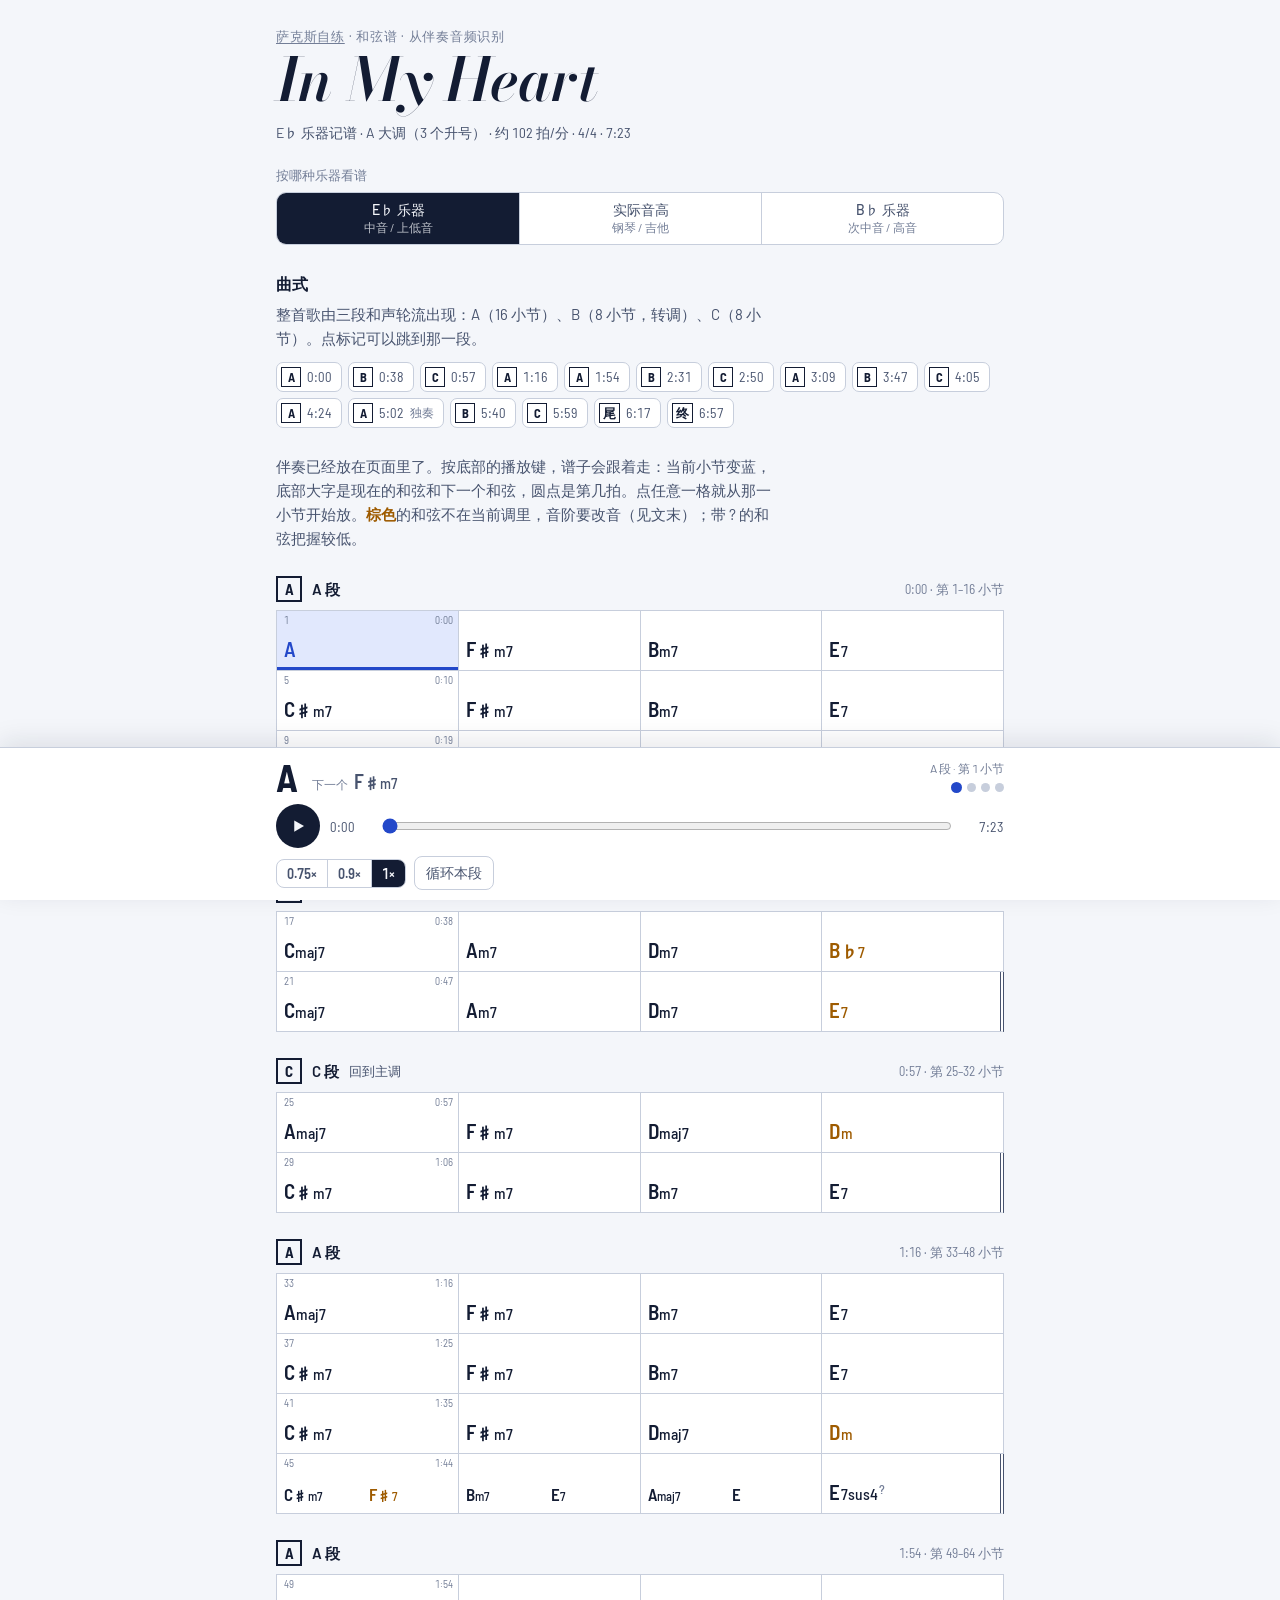
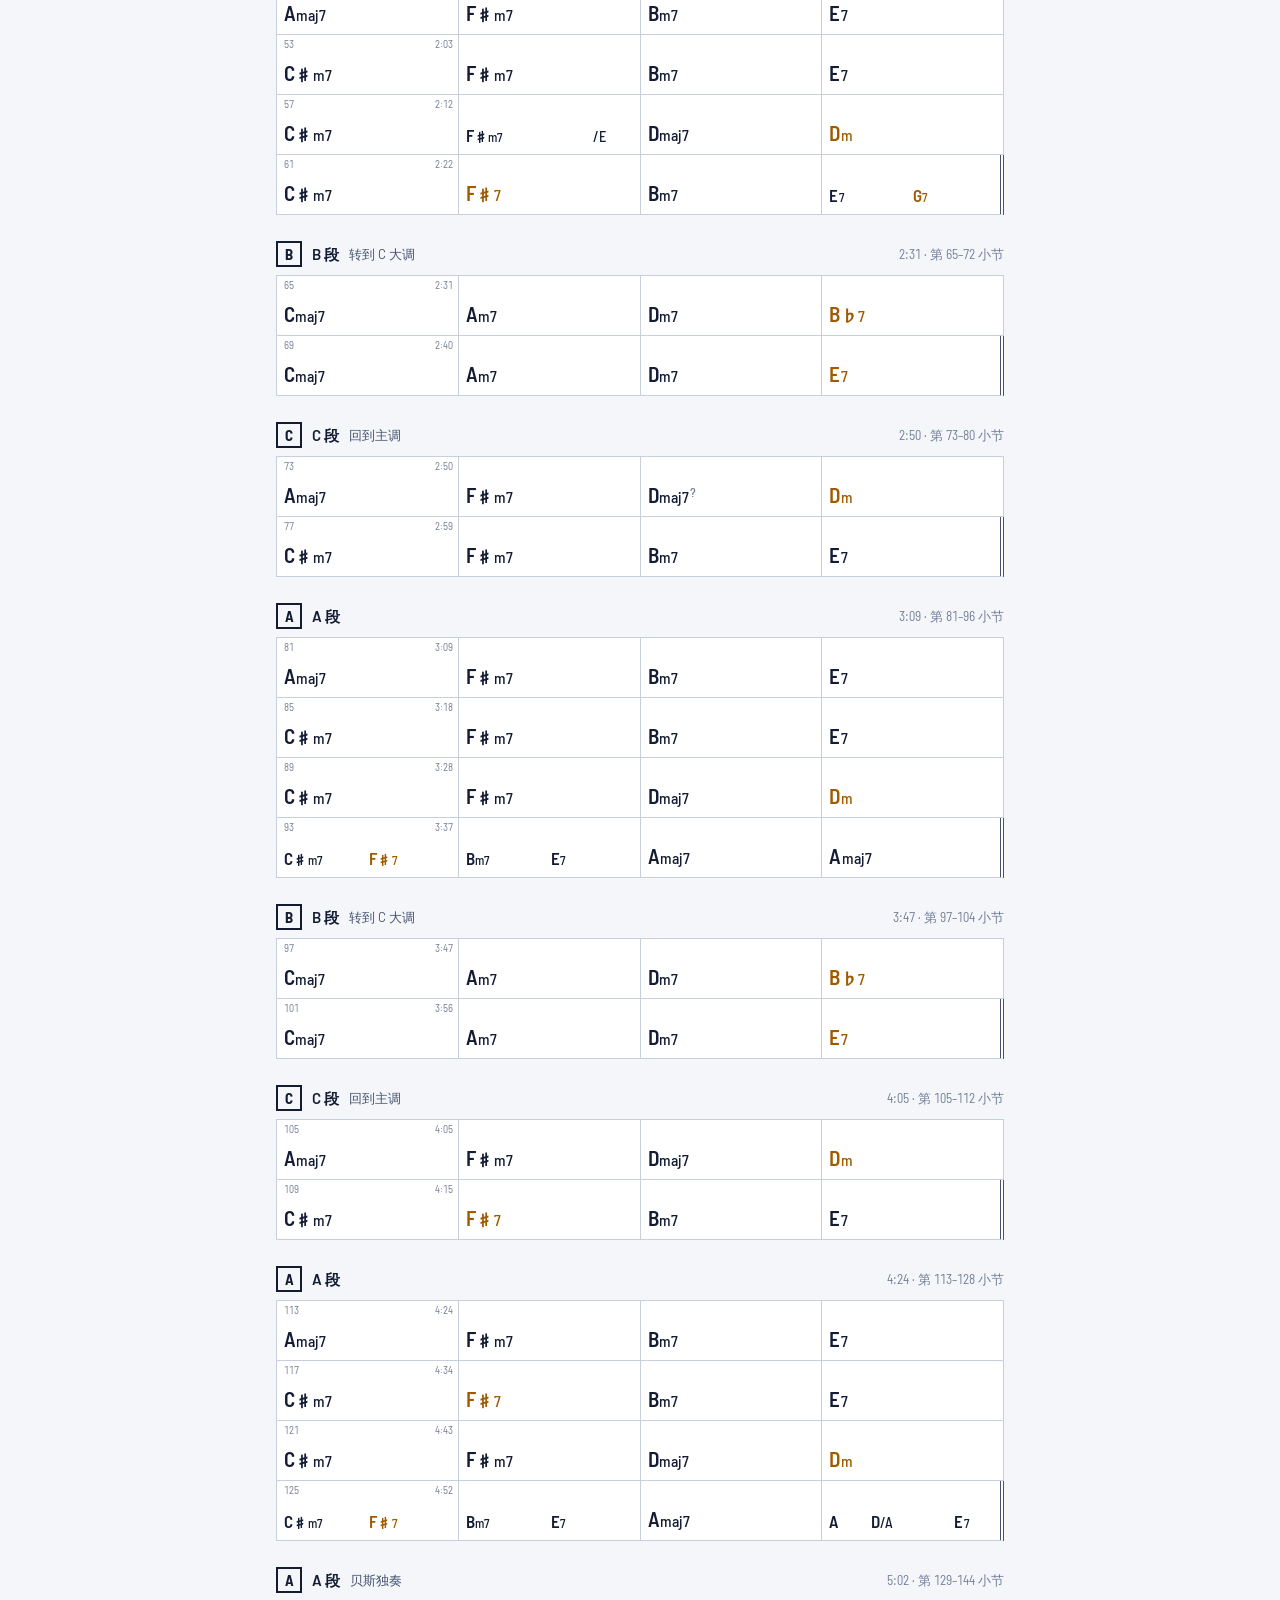
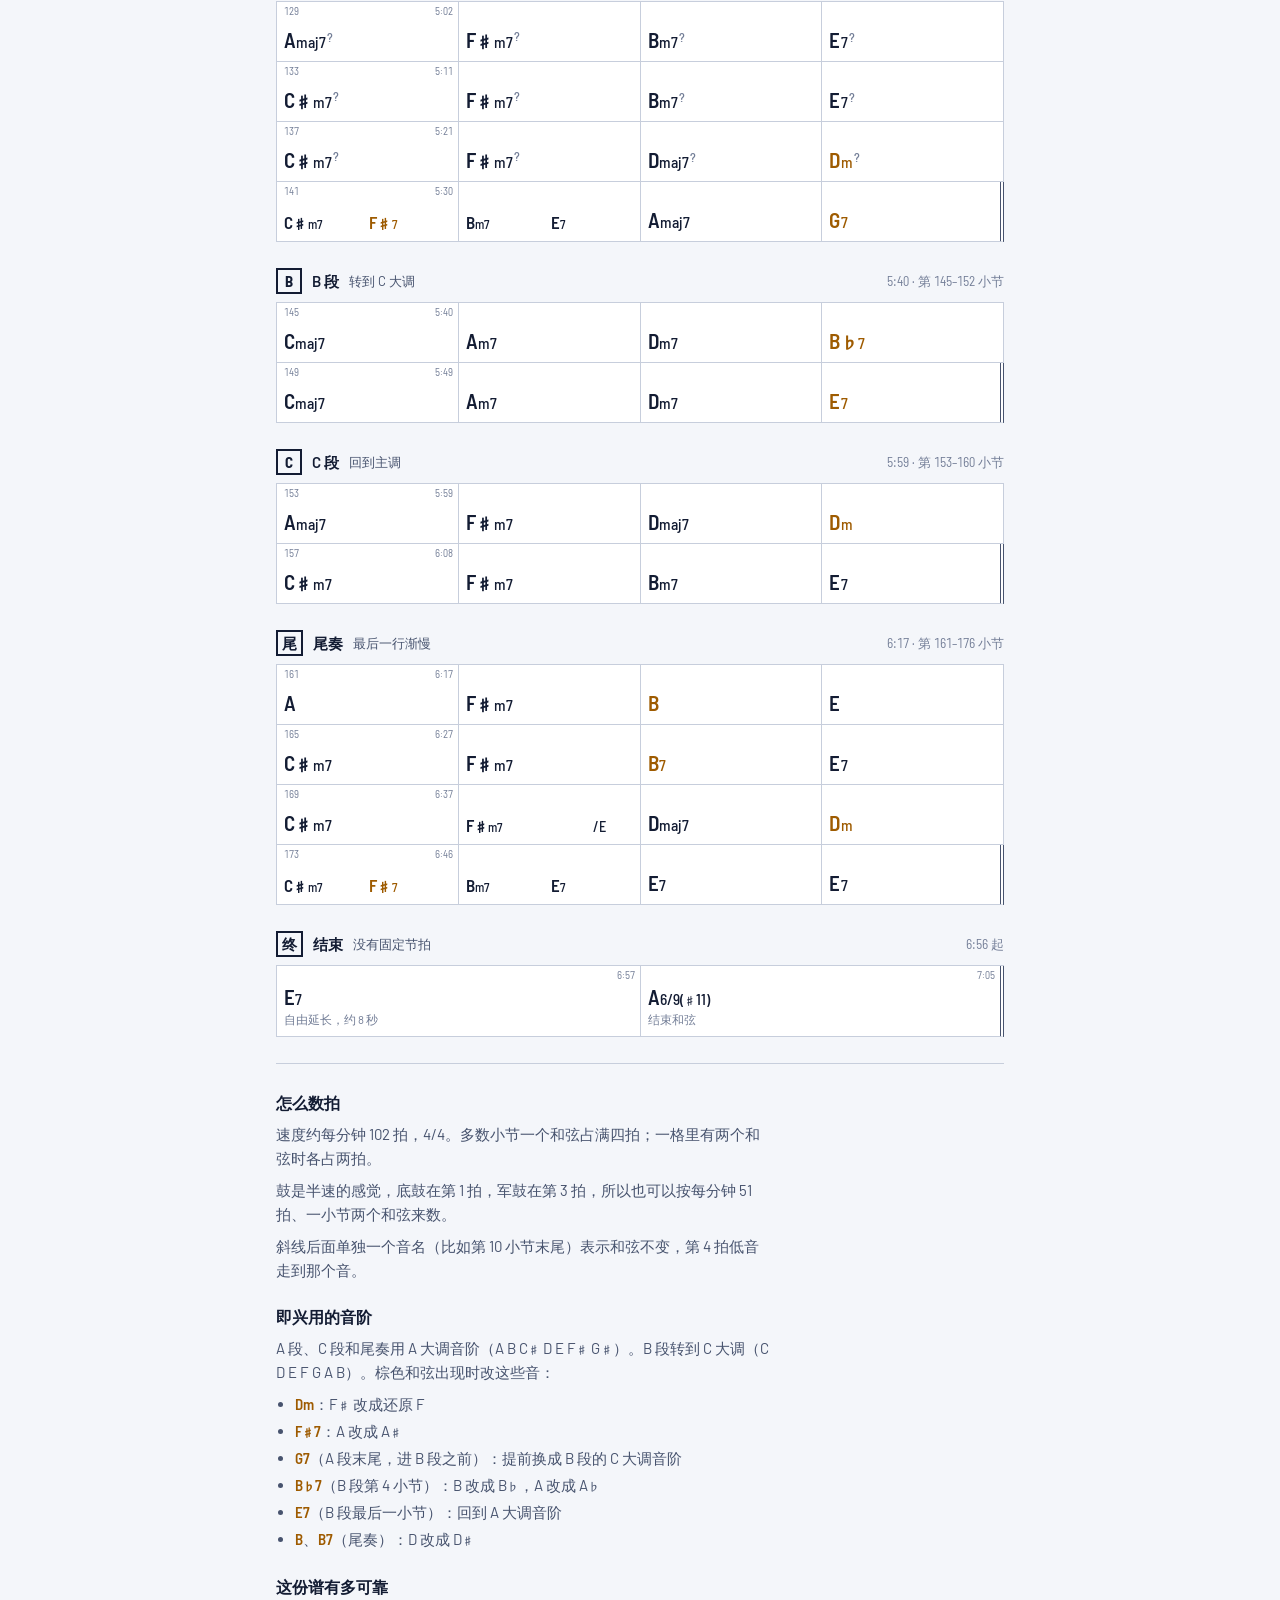
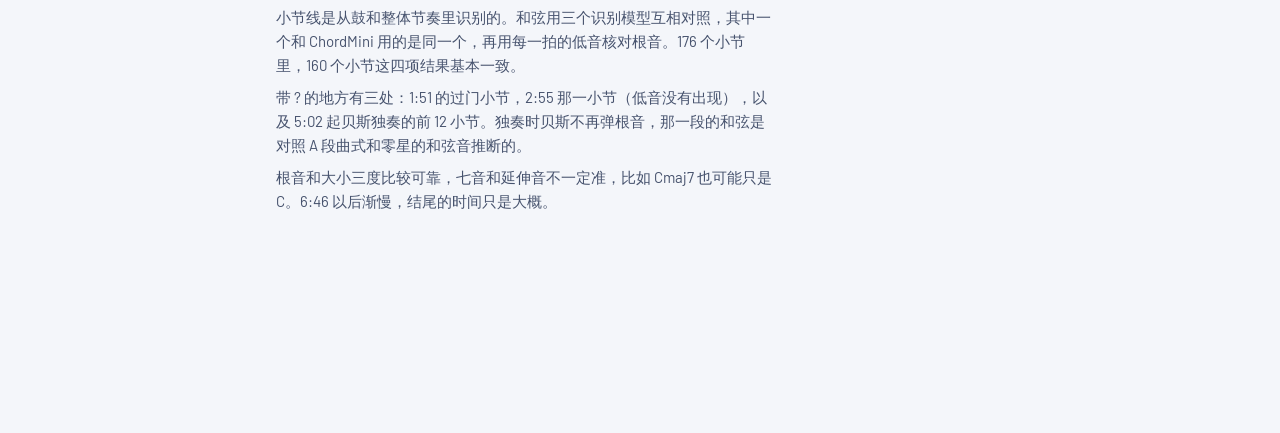
==== songs/in-my-heart/index.html @ fa0cd89d "Initial upload of sax project Co-Authored-By: Claude Opus 5.5 <noreply@anthropic.com> Claude-Session" ====
<!doctype html>
<html lang="zh-CN">
<head>
<meta charset="utf-8">
<meta name="viewport" content="width=device-width, initial-scale=1, viewport-fit=cover">
<style>:root{color-scheme:light;padding-top:env(safe-area-inset-top,0px);padding-bottom:env(safe-area-inset-bottom,0px)}body{margin:0;font:14px system-ui,sans-serif}img{max-width:100%}[hidden]{display:none!important}</style>
<title>In My Heart 和弦谱</title>
</head>
<body>
<link rel="stylesheet" href="https://fonts.googleapis.com/css2?family=Barlow+Semi+Condensed:wght@500;600;700&family=Barlow:wght@400;500;600&family=Bodoni+Moda:ital,wght@1,600&display=swap">
<style>
:root{
  /* layout: a lead sheet read on a phone. Boxed rehearsal letters, systems of four bars, thin bar lines; header, index and notes stay quiet around the chart. */
  --paper:#F4F6FA; --sheet:#FFFFFF; --ink:#131C33; --ink-2:#47536E; --ink-3:#737E97;
  --rule:#C7CEDC; --accent:#2348C9; --accent-soft:#E1E8FD; --brass:#9E5B00;
  --float-bg:#131C33; --float-fg:#F4F6FA;
  --f-display:"Bodoni Moda","Bodoni 72",Didot,Georgia,"Songti SC",serif;
  --f-body:"Barlow",-apple-system,BlinkMacSystemFont,"PingFang SC","Hiragino Sans GB","Noto Sans SC","Microsoft YaHei",sans-serif;
  --f-chord:"Barlow Semi Condensed","Roboto Condensed","Arial Narrow","PingFang SC","Noto Sans SC",sans-serif;
}
@media (prefers-color-scheme: dark){
  :root:not([data-theme="light"]){
    --paper:#0D1222; --sheet:#151C32; --ink:#E9EDF6; --ink-2:#B0B9CE; --ink-3:#8590AA;
    --rule:#2E3958; --accent:#8EACFF; --accent-soft:#213162; --brass:#E6B05A;
    --float-bg:#E9EDF6; --float-fg:#0D1222; color-scheme:dark;
  }
}
:root[data-theme="dark"]{
  --paper:#0D1222; --sheet:#151C32; --ink:#E9EDF6; --ink-2:#B0B9CE; --ink-3:#8590AA;
  --rule:#2E3958; --accent:#8EACFF; --accent-soft:#213162; --brass:#E6B05A;
  --float-bg:#E9EDF6; --float-fg:#0D1222; color-scheme:dark;
}
*{box-sizing:border-box}
body{background:var(--paper);color:var(--ink);font-family:var(--f-body);font-size:15px;line-height:1.6;-webkit-text-size-adjust:100%}
.wrap{max-width:760px;margin-inline:auto;padding-inline:16px;padding-block:26px 220px;display:flex;flex-direction:column;gap:26px}
.eyebrow{margin:0;font-size:12.5px;letter-spacing:.06em;color:var(--ink-3)}
h1{margin:2px 0 0;font-family:var(--f-display);font-style:italic;font-weight:600;font-size:clamp(40px,12vw,60px);line-height:1.04;letter-spacing:-.01em;text-wrap:balance}
.meta{margin:12px 0 0;color:var(--ink-2);font-size:14px}
.meta .tempo{font-family:var(--f-chord);font-variant-numeric:tabular-nums;white-space:nowrap}
.seg-title{margin:20px 0 6px;font-size:13px;color:var(--ink-3)}
.seg{display:grid;grid-template-columns:repeat(3,minmax(0,1fr));border:1px solid var(--rule);border-radius:10px;overflow:hidden;background:var(--sheet)}
.seg input{position:absolute;opacity:0;width:1px;height:1px;pointer-events:none}
.seg label{display:flex;flex-direction:column;align-items:center;gap:1px;padding:8px 4px 9px;min-width:0;cursor:pointer;color:var(--ink-2);border-left:1px solid var(--rule);font-size:14px;font-weight:500;line-height:1.3;text-align:center}
.seg label:first-of-type{border-left:0}
.seg label small{font-size:11.5px;font-weight:400;color:var(--ink-3)}
.seg input:checked + label{background:var(--ink);color:var(--paper)}
.seg input:checked + label small{color:var(--paper);opacity:.75}
.seg input:focus-visible + label{outline:2px solid var(--accent);outline-offset:-3px}
.form h2,.notes h2{margin:0 0 6px;font-size:16px;font-weight:600}
.form p{margin:0 0 12px;color:var(--ink-2);max-width:62ch}
.chips{display:flex;flex-wrap:wrap;gap:6px}
.chip{display:inline-flex;align-items:center;gap:6px;padding:4px 9px 4px 4px;border:1px solid var(--rule);border-radius:7px;background:var(--sheet);color:var(--ink-2);text-decoration:none;font-family:var(--f-chord);font-size:13.5px;font-variant-numeric:tabular-nums;line-height:1.2}
.chip b{display:inline-flex;align-items:center;justify-content:center;min-width:20px;height:20px;padding:0 3px;border:1.5px solid var(--ink);color:var(--ink);font-size:12.5px;font-weight:700}
.chip i{font-style:normal;font-size:11.5px;color:var(--ink-3)}
.chip:focus-visible{outline:2px solid var(--accent);outline-offset:2px}
.how{margin:0;color:var(--ink-2);max-width:62ch}
.how .brass{color:var(--brass);font-weight:600}
.chart{display:flex;flex-direction:column;gap:26px}
.sec{display:flex;flex-direction:column;gap:8px;scroll-margin-top:calc(12px + env(safe-area-inset-top,0px))}
.sec-h{display:flex;align-items:center;flex-wrap:wrap;gap:4px 10px}
.mark{display:inline-flex;align-items:center;justify-content:center;min-width:26px;height:26px;padding:0 4px;border:2px solid var(--ink);font-family:var(--f-chord);font-weight:700;font-size:15px;line-height:1}
.sec-h h2{margin:0;font-size:15px;font-weight:600}
.sub{color:var(--ink-2);font-size:13px}
.when{margin-left:auto;color:var(--ink-3);font-family:var(--f-chord);font-size:13px;font-variant-numeric:tabular-nums;white-space:nowrap}
.sys{display:grid;grid-template-columns:repeat(4,minmax(0,1fr));background:var(--sheet);border-top:1px solid var(--rule);border-left:1px solid var(--rule)}
.bar{appearance:none;-webkit-appearance:none;position:relative;display:flex;flex-direction:column;justify-content:flex-end;min-width:0;min-height:60px;margin:0;padding:19px 4px 9px 7px;border:0;border-right:1px solid var(--rule);border-bottom:1px solid var(--rule);border-radius:0;background:none;color:inherit;font:inherit;text-align:left;cursor:pointer;touch-action:manipulation;-webkit-tap-highlight-color:transparent}
.bar.end{border-right:4px double var(--ink-2)}
.bar.wide{grid-column:span 2}
.bar:focus-visible{outline:2px solid var(--accent);outline-offset:-2px;z-index:1}
.bar.on{background:var(--accent-soft);box-shadow:inset 0 -3px 0 var(--accent)}
@media (hover:hover){.bar:not(.on):hover{background:color-mix(in srgb,var(--accent-soft) 45%,transparent)}}
.lbl{position:absolute;top:4px;left:7px;right:5px;display:flex;justify-content:space-between;font-family:var(--f-chord);font-size:10.5px;line-height:1;color:var(--ink-3);font-variant-numeric:tabular-nums}
.chs{display:grid;grid-template-columns:minmax(0,1fr);align-items:baseline;width:100%;font-family:var(--f-chord);white-space:nowrap}
.ch{min-width:0;font-weight:600;font-size:clamp(15px,4.7vw,21px);line-height:1.15}
.chs.multi{display:flex;flex-wrap:wrap;align-items:baseline;row-gap:1px}
.chs.multi .ch{flex:0 0 auto;padding-right:.35em;font-size:clamp(12.5px,3.75vw,17px)}
.ch .q{margin-left:.03em;font-weight:500;font-size:.74em}
.ch .sl{font-weight:500;font-size:.84em}
.ac{font-style:normal;font-family:"Noto Sans Symbols","Segoe UI Symbol","Apple Symbols","Noto Sans Symbols 2",sans-serif;font-size:.8em;margin-left:.02em}
.ch.out{color:var(--brass)}
.ch.unsure::after{content:"?";margin-left:1px;font-size:.62em;font-weight:500;color:var(--ink-3);vertical-align:.5em}
.cap{margin-top:3px;font-size:11.5px;line-height:1.3;color:var(--ink-3)}
.notes{display:flex;flex-direction:column;gap:22px;padding-top:26px;border-top:1px solid var(--rule)}
.notes p{margin:0 0 8px;color:var(--ink-2);max-width:62ch}
.notes p:last-child{margin-bottom:0}
.notes ul{margin:0;padding-left:1.25em;display:flex;flex-direction:column;gap:3px;color:var(--ink-2);max-width:62ch}
.cn{font-family:var(--f-chord);font-weight:600;color:var(--brass)}
.bar.on .chs.multi .ch:not(.now){opacity:.38}
.bar.on .ch.now{color:var(--accent)}
.player{position:fixed;left:0;right:0;bottom:0;z-index:5;background:var(--sheet);border-top:1px solid var(--rule);box-shadow:0 -6px 24px rgb(19 28 51 / .10);padding-bottom:env(safe-area-inset-bottom,0px)}
.pl-in{max-width:760px;margin-inline:auto;padding-inline:16px;padding-block:10px 10px;display:flex;flex-direction:column;gap:8px}
.now-row{display:grid;grid-template-columns:minmax(0,auto) minmax(0,1fr) auto;align-items:end;gap:6px 14px}
.now-ch{min-width:0;font-family:var(--f-chord);font-weight:700;font-size:38px;line-height:1;white-space:nowrap;color:var(--ink)}
.now-ch .q{font-weight:500;font-size:.66em;margin-left:.03em}
.now-ch .sl{font-weight:500;font-size:.72em}
.now-ch.out{color:var(--brass)}
.next{min-width:0;display:flex;align-items:baseline;gap:6px;color:var(--ink-2);white-space:nowrap;overflow:hidden;padding-bottom:2px}
.next .k{font-size:12px;color:var(--ink-3)}
.next .nc{font-family:var(--f-chord);font-weight:600;font-size:20px;line-height:1}
.next .nc .q{font-weight:500;font-size:.74em}
.next .nc .sl{font-weight:500;font-size:.84em}
.pos{display:flex;flex-direction:column;align-items:flex-end;gap:5px;padding-bottom:3px}
.pos-lab{font-size:12px;color:var(--ink-3);font-variant-numeric:tabular-nums;white-space:nowrap}
.dots{display:flex;gap:5px}
.dots i{width:9px;height:9px;border-radius:50%;background:var(--rule)}
.dots i.on{background:var(--accent)}
.dots i:first-child{width:11px;height:11px;margin-top:-1px}
.dots[hidden]{display:none}
.ctl-row{display:flex;align-items:center;gap:10px}
.play{appearance:none;-webkit-appearance:none;flex:none;display:inline-flex;align-items:center;justify-content:center;width:44px;height:44px;border:0;border-radius:50%;background:var(--ink);color:var(--paper);cursor:pointer;touch-action:manipulation}
.play svg{width:18px;height:18px;fill:currentColor}
.play:focus-visible,.opt:focus-visible,.spd button:focus-visible{outline:2px solid var(--accent);outline-offset:2px}
.tm{flex:none;font-family:var(--f-chord);font-size:13.5px;color:var(--ink-2);font-variant-numeric:tabular-nums;min-width:3.1em}
.tm.r{text-align:right}
#seek{flex:1;min-width:0;margin:0;accent-color:var(--accent);height:28px}
.opt-row{display:flex;align-items:center;flex-wrap:wrap;gap:8px}
.spd{display:inline-flex;border:1px solid var(--rule);border-radius:8px;overflow:hidden}
.spd button{appearance:none;-webkit-appearance:none;border:0;border-left:1px solid var(--rule);background:none;color:var(--ink-2);font-family:var(--f-chord);font-size:14px;font-weight:600;padding:5px 10px;cursor:pointer;font-variant-numeric:tabular-nums}
.spd button:first-child{border-left:0}
.spd button[aria-pressed="true"]{background:var(--ink);color:var(--paper)}
.opt{appearance:none;-webkit-appearance:none;border:1px solid var(--rule);border-radius:8px;background:none;color:var(--ink-2);font:inherit;font-size:13.5px;padding:5px 11px;cursor:pointer}
.opt[aria-pressed="true"]{background:var(--accent-soft);border-color:var(--accent);color:var(--ink)}
.status{font-size:12.5px;color:var(--ink-3);min-width:0}
.err{font-size:13px;color:var(--ink-2);display:flex;flex-direction:column;gap:6px}
.err input{font:inherit;font-size:13px;max-width:100%}
@media (max-width:360px){.now-ch{font-size:32px}.next .nc{font-size:17px}}
@media (max-width:339px){.sys{grid-template-columns:repeat(2,minmax(0,1fr))}.bar.wide{grid-column:span 1}}
@media (prefers-reduced-motion:no-preference){.bar{transition:background-color .12s}}
.eyebrow a.home{color:inherit;text-decoration:underline;text-underline-offset:2px}.eyebrow a.home:focus-visible{outline:2px solid var(--accent);outline-offset:2px}
</style>
<div class="wrap">
<header>
<p class="eyebrow"><a href="../../index.html" class="home">萨克斯自练</a> · 和弦谱 · 从伴奏音频识别</p>
<h1>In My Heart</h1>
<p class="meta"><span class="" data-mode="alto">E♭ 乐器记谱 · A 大调（3 个升号）</span><span class="" data-mode="concert" hidden>实际音高 · C 大调</span><span class="" data-mode="tenor" hidden>B♭ 乐器记谱 · D 大调（2 个升号）</span> · <span class="tempo">约 102 拍/分 · 4/4 · 7:23</span></p>
<p class="seg-title" id="seg-title">按哪种乐器看谱</p>
<div class="seg" role="radiogroup" aria-labelledby="seg-title">
<input type="radio" name="keymode" id="k-alto" value="alto" checked><label for="k-alto">E♭ 乐器<small>中音 / 上低音</small></label>
<input type="radio" name="keymode" id="k-concert" value="concert"><label for="k-concert">实际音高<small>钢琴 / 吉他</small></label>
<input type="radio" name="keymode" id="k-tenor" value="tenor"><label for="k-tenor">B♭ 乐器<small>次中音 / 高音</small></label>
</div>
</header>
<nav class="form" aria-labelledby="form-h">
<h2 id="form-h">曲式</h2>
<p>整首歌由三段和声轮流出现：A（16 小节）、B（8 小节，转调）、C（8 小节）。点标记可以跳到那一段。</p>
<div class="chips"><a class="chip" href="#s0"><b>A</b>0:00</a><a class="chip" href="#s1"><b>B</b>0:38</a><a class="chip" href="#s2"><b>C</b>0:57</a><a class="chip" href="#s3"><b>A</b>1:16</a><a class="chip" href="#s4"><b>A</b>1:54</a><a class="chip" href="#s5"><b>B</b>2:31</a><a class="chip" href="#s6"><b>C</b>2:50</a><a class="chip" href="#s7"><b>A</b>3:09</a><a class="chip" href="#s8"><b>B</b>3:47</a><a class="chip" href="#s9"><b>C</b>4:05</a><a class="chip" href="#s10"><b>A</b>4:24</a><a class="chip" href="#s11"><b>A</b>5:02 <i>独奏</i></a><a class="chip" href="#s12"><b>B</b>5:40</a><a class="chip" href="#s13"><b>C</b>5:59</a><a class="chip" href="#s14"><b>尾</b>6:17</a><a class="chip" href="#s15"><b>终</b>6:57</a></div>
</nav>
<p class="how">伴奏已经放在页面里了。按底部的播放键，谱子会跟着走：当前小节变蓝，底部大字是现在的和弦和下一个和弦，圆点是第几拍。点任意一格就从那一小节开始放。<span class="brass">棕色</span>的和弦不在当前调里，音阶要改音（见文末）；带 ? 的和弦把握较低。</p>
<main class="chart"><section class="sec" id="s0"><header class="sec-h"><span class="mark">A</span><h2>A 段</h2><span class="when">0:00 · 第 1–16 小节</span></header><div class="sys"><button class="bar" type="button" data-t="0.71" data-si="0" data-beats="0.71,1.34,1.98,2.58" data-sec="A 段" data-lab="第 1 小节" aria-label="从第 1 小节开始播放，0:00"><span class="lbl"><span>1</span><span>0:00</span></span><span class="chs"><span class="ch" data-r="0" data-q="" data-t="0.71"><span class="r">A</span></span></span></button><button class="bar" type="button" data-t="3.18" data-si="0" data-beats="3.18,3.81,4.41,5.01" data-sec="A 段" data-lab="第 2 小节" aria-label="从第 2 小节开始播放，0:03"><span class="chs"><span class="ch" data-r="9" data-q="m7" data-t="3.18"><span class="r">F<i class="ac">♯</i></span><span class="q">m7</span></span></span></button><button class="bar" type="button" data-t="5.61" data-si="0" data-beats="5.61,6.22,6.79,7.41" data-sec="A 段" data-lab="第 3 小节" aria-label="从第 3 小节开始播放，0:05"><span class="chs"><span class="ch" data-r="2" data-q="m7" data-t="5.61"><span class="r">B</span><span class="q">m7</span></span></span></button><button class="bar" type="button" data-t="7.98" data-si="0" data-beats="7.98,8.57,9.18,9.77" data-sec="A 段" data-lab="第 4 小节" aria-label="从第 4 小节开始播放，0:07"><span class="chs"><span class="ch" data-r="7" data-q="7" data-t="7.98"><span class="r">E</span><span class="q">7</span></span></span></button><button class="bar" type="button" data-t="10.34" data-si="0" data-beats="10.34,10.89,11.47,12.04" data-sec="A 段" data-lab="第 5 小节" aria-label="从第 5 小节开始播放，0:10"><span class="lbl"><span>5</span><span>0:10</span></span><span class="chs"><span class="ch" data-r="4" data-q="m7" data-t="10.34"><span class="r">C<i class="ac">♯</i></span><span class="q">m7</span></span></span></button><button class="bar" type="button" data-t="12.62" data-si="0" data-beats="12.62,13.22,13.84,14.43" data-sec="A 段" data-lab="第 6 小节" aria-label="从第 6 小节开始播放，0:12"><span class="chs"><span class="ch" data-r="9" data-q="m7" data-t="12.62"><span class="r">F<i class="ac">♯</i></span><span class="q">m7</span></span></span></button><button class="bar" type="button" data-t="14.98" data-si="0" data-beats="14.98,15.54,16.12,16.72" data-sec="A 段" data-lab="第 7 小节" aria-label="从第 7 小节开始播放，0:14"><span class="chs"><span class="ch" data-r="2" data-q="m7" data-t="14.98"><span class="r">B</span><span class="q">m7</span></span></span></button><button class="bar" type="button" data-t="17.32" data-si="0" data-beats="17.32,17.91,18.48,19.11" data-sec="A 段" data-lab="第 8 小节" aria-label="从第 8 小节开始播放，0:17"><span class="chs"><span class="ch" data-r="7" data-q="7" data-t="17.32"><span class="r">E</span><span class="q">7</span></span></span></button><button class="bar" type="button" data-t="19.71" data-si="0" data-beats="19.71,20.27,20.87,21.50" data-sec="A 段" data-lab="第 9 小节" aria-label="从第 9 小节开始播放，0:19"><span class="lbl"><span>9</span><span>0:19</span></span><span class="chs"><span class="ch" data-r="4" data-q="m7" data-t="19.71"><span class="r">C<i class="ac">♯</i></span><span class="q">m7</span></span></span></button><button class="bar" type="button" data-t="22.09" data-si="0" data-beats="22.09,22.68,23.26,23.84" data-sec="A 段" data-lab="第 10 小节" aria-label="从第 10 小节开始播放，0:22"><span class="chs multi" style="grid-template-columns:3fr 1fr"><span class="ch" data-r="9" data-q="m7" data-t="22.09" style="min-width:75%"><span class="r">F<i class="ac">♯</i></span><span class="q">m7</span></span><span class="ch" data-r="9" data-q="m7" data-b="7" data-so="" data-t="23.84" style="min-width:25%"><span class="sl">/E</span></span></span></button><button class="bar" type="button" data-t="24.45" data-si="0" data-beats="24.45,25.03,25.61,26.17" data-sec="A 段" data-lab="第 11 小节" aria-label="从第 11 小节开始播放，0:24"><span class="chs"><span class="ch" data-r="5" data-q="maj7" data-t="24.45"><span class="r">D</span><span class="q">maj7</span></span></span></button><button class="bar" type="button" data-t="26.78" data-si="0" data-beats="26.78,27.33,27.92,28.52" data-sec="A 段" data-lab="第 12 小节" aria-label="从第 12 小节开始播放，0:26"><span class="chs"><span class="ch out" data-r="5" data-q="m" data-t="26.78"><span class="r">D</span><span class="q">m</span></span></span></button><button class="bar" type="button" data-t="29.09" data-si="0" data-beats="29.09,29.69,30.29,30.85" data-sec="A 段" data-lab="第 13 小节" aria-label="从第 13 小节开始播放，0:29"><span class="lbl"><span>13</span><span>0:29</span></span><span class="chs"><span class="ch" data-r="4" data-q="m7" data-t="29.09"><span class="r">C<i class="ac">♯</i></span><span class="q">m7</span></span></span></button><button class="bar" type="button" data-t="31.47" data-si="0" data-beats="31.47,32.04,32.63,33.21" data-sec="A 段" data-lab="第 14 小节" aria-label="从第 14 小节开始播放，0:31"><span class="chs"><span class="ch out" data-r="9" data-q="7" data-t="31.47"><span class="r">F<i class="ac">♯</i></span><span class="q">7</span></span></span></button><button class="bar" type="button" data-t="33.80" data-si="0" data-beats="33.80,34.41,34.98,35.59" data-sec="A 段" data-lab="第 15 小节" aria-label="从第 15 小节开始播放，0:33"><span class="chs"><span class="ch" data-r="2" data-q="m7" data-t="33.80"><span class="r">B</span><span class="q">m7</span></span></span></button><button class="bar end" type="button" data-t="36.18" data-si="0" data-beats="36.18,36.74,37.33,37.93" data-sec="A 段" data-lab="第 16 小节" aria-label="从第 16 小节开始播放，0:36"><span class="chs multi" style="grid-template-columns:2fr 2fr"><span class="ch" data-r="7" data-q="7" data-t="36.18" style="min-width:50%"><span class="r">E</span><span class="q">7</span></span><span class="ch out" data-r="10" data-q="7" data-t="37.33" style="min-width:50%"><span class="r">G</span><span class="q">7</span></span></span></button></div></section><section class="sec" id="s1"><header class="sec-h"><span class="mark">B</span><h2>B 段</h2><span class="sub" data-mode="alto">转到 C 大调</span><span class="sub" data-mode="concert" hidden>转到 E♭ 大调</span><span class="sub" data-mode="tenor" hidden>转到 F 大调</span><span class="when">0:38 · 第 17–24 小节</span></header><div class="sys"><button class="bar" type="button" data-t="38.51" data-si="1" data-beats="38.51,39.06,39.65,40.24" data-sec="B 段" data-lab="第 17 小节" aria-label="从第 17 小节开始播放，0:38"><span class="lbl"><span>17</span><span>0:38</span></span><span class="chs"><span class="ch" data-r="3" data-q="maj7" data-t="38.51"><span class="r">C</span><span class="q">maj7</span></span></span></button><button class="bar" type="button" data-t="40.86" data-si="1" data-beats="40.86,41.47,42.07,42.64" data-sec="B 段" data-lab="第 18 小节" aria-label="从第 18 小节开始播放，0:40"><span class="chs"><span class="ch" data-r="0" data-q="m7" data-t="40.86"><span class="r">A</span><span class="q">m7</span></span></span></button><button class="bar" type="button" data-t="43.23" data-si="1" data-beats="43.23,43.81,44.36,44.93" data-sec="B 段" data-lab="第 19 小节" aria-label="从第 19 小节开始播放，0:43"><span class="chs"><span class="ch" data-r="5" data-q="m7" data-t="43.23"><span class="r">D</span><span class="q">m7</span></span></span></button><button class="bar" type="button" data-t="45.55" data-si="1" data-beats="45.55,46.13,46.73,47.33" data-sec="B 段" data-lab="第 20 小节" aria-label="从第 20 小节开始播放，0:45"><span class="chs"><span class="ch out" data-r="1" data-q="7" data-t="45.55"><span class="r">B<i class="ac">♭</i></span><span class="q">7</span></span></span></button><button class="bar" type="button" data-t="47.93" data-si="1" data-beats="47.93,48.51,49.11,49.71" data-sec="B 段" data-lab="第 21 小节" aria-label="从第 21 小节开始播放，0:47"><span class="lbl"><span>21</span><span>0:47</span></span><span class="chs"><span class="ch" data-r="3" data-q="maj7" data-t="47.93"><span class="r">C</span><span class="q">maj7</span></span></span></button><button class="bar" type="button" data-t="50.32" data-si="1" data-beats="50.32,50.94,51.53,52.15" data-sec="B 段" data-lab="第 22 小节" aria-label="从第 22 小节开始播放，0:50"><span class="chs"><span class="ch" data-r="0" data-q="m7" data-t="50.32"><span class="r">A</span><span class="q">m7</span></span></span></button><button class="bar" type="button" data-t="52.72" data-si="1" data-beats="52.72,53.31,53.88,54.49" data-sec="B 段" data-lab="第 23 小节" aria-label="从第 23 小节开始播放，0:52"><span class="chs"><span class="ch" data-r="5" data-q="m7" data-t="52.72"><span class="r">D</span><span class="q">m7</span></span></span></button><button class="bar end" type="button" data-t="55.07" data-si="1" data-beats="55.07,55.66,56.27,56.85" data-sec="B 段" data-lab="第 24 小节" aria-label="从第 24 小节开始播放，0:55"><span class="chs"><span class="ch out" data-r="7" data-q="7" data-t="55.07"><span class="r">E</span><span class="q">7</span></span></span></button></div></section><section class="sec" id="s2"><header class="sec-h"><span class="mark">C</span><h2>C 段</h2><span class="sub">回到主调</span><span class="when">0:57 · 第 25–32 小节</span></header><div class="sys"><button class="bar" type="button" data-t="57.45" data-si="2" data-beats="57.45,58.05,58.63,59.26" data-sec="C 段" data-lab="第 25 小节" aria-label="从第 25 小节开始播放，0:57"><span class="lbl"><span>25</span><span>0:57</span></span><span class="chs"><span class="ch" data-r="0" data-q="maj7" data-t="57.45"><span class="r">A</span><span class="q">maj7</span></span></span></button><button class="bar" type="button" data-t="59.83" data-si="2" data-beats="59.83,60.44,61.02,61.59" data-sec="C 段" data-lab="第 26 小节" aria-label="从第 26 小节开始播放，0:59"><span class="chs"><span class="ch" data-r="9" data-q="m7" data-t="59.83"><span class="r">F<i class="ac">♯</i></span><span class="q">m7</span></span></span></button><button class="bar" type="button" data-t="62.19" data-si="2" data-beats="62.19,62.80,63.37,63.95" data-sec="C 段" data-lab="第 27 小节" aria-label="从第 27 小节开始播放，1:02"><span class="chs"><span class="ch" data-r="5" data-q="maj7" data-t="62.19"><span class="r">D</span><span class="q">maj7</span></span></span></button><button class="bar" type="button" data-t="64.54" data-si="2" data-beats="64.54,65.13,65.73,66.33" data-sec="C 段" data-lab="第 28 小节" aria-label="从第 28 小节开始播放，1:04"><span class="chs"><span class="ch out" data-r="5" data-q="m" data-t="64.54"><span class="r">D</span><span class="q">m</span></span></span></button><button class="bar" type="button" data-t="66.91" data-si="2" data-beats="66.91,67.46,68.04,68.65" data-sec="C 段" data-lab="第 29 小节" aria-label="从第 29 小节开始播放，1:06"><span class="lbl"><span>29</span><span>1:06</span></span><span class="chs"><span class="ch" data-r="4" data-q="m7" data-t="66.91"><span class="r">C<i class="ac">♯</i></span><span class="q">m7</span></span></span></button><button class="bar" type="button" data-t="69.23" data-si="2" data-beats="69.23,69.82,70.38,70.97" data-sec="C 段" data-lab="第 30 小节" aria-label="从第 30 小节开始播放，1:09"><span class="chs"><span class="ch" data-r="9" data-q="m7" data-t="69.23"><span class="r">F<i class="ac">♯</i></span><span class="q">m7</span></span></span></button><button class="bar" type="button" data-t="71.59" data-si="2" data-beats="71.59,72.17,72.72,73.29" data-sec="C 段" data-lab="第 31 小节" aria-label="从第 31 小节开始播放，1:11"><span class="chs"><span class="ch" data-r="2" data-q="m7" data-t="71.59"><span class="r">B</span><span class="q">m7</span></span></span></button><button class="bar end" type="button" data-t="73.82" data-si="2" data-beats="73.82,74.41,75.01,75.65" data-sec="C 段" data-lab="第 32 小节" aria-label="从第 32 小节开始播放，1:13"><span class="chs"><span class="ch" data-r="7" data-q="7" data-t="73.82"><span class="r">E</span><span class="q">7</span></span></span></button></div></section><section class="sec" id="s3"><header class="sec-h"><span class="mark">A</span><h2>A 段</h2><span class="when">1:16 · 第 33–48 小节</span></header><div class="sys"><button class="bar" type="button" data-t="76.26" data-si="3" data-beats="76.26,76.90,77.50,78.09" data-sec="A 段" data-lab="第 33 小节" aria-label="从第 33 小节开始播放，1:16"><span class="lbl"><span>33</span><span>1:16</span></span><span class="chs"><span class="ch" data-r="0" data-q="maj7" data-t="76.26"><span class="r">A</span><span class="q">maj7</span></span></span></button><button class="bar" type="button" data-t="78.67" data-si="3" data-beats="78.67,79.28,79.85,80.42" data-sec="A 段" data-lab="第 34 小节" aria-label="从第 34 小节开始播放，1:18"><span class="chs"><span class="ch" data-r="9" data-q="m7" data-t="78.67"><span class="r">F<i class="ac">♯</i></span><span class="q">m7</span></span></span></button><button class="bar" type="button" data-t="81.00" data-si="3" data-beats="81.00,81.61,82.17,82.76" data-sec="A 段" data-lab="第 35 小节" aria-label="从第 35 小节开始播放，1:21"><span class="chs"><span class="ch" data-r="2" data-q="m7" data-t="81.00"><span class="r">B</span><span class="q">m7</span></span></span></button><button class="bar" type="button" data-t="83.32" data-si="3" data-beats="83.32,83.91,84.53,85.11" data-sec="A 段" data-lab="第 36 小节" aria-label="从第 36 小节开始播放，1:23"><span class="chs"><span class="ch" data-r="7" data-q="7" data-t="83.32"><span class="r">E</span><span class="q">7</span></span></span></button><button class="bar" type="button" data-t="85.71" data-si="3" data-beats="85.71,86.27,86.90,87.52" data-sec="A 段" data-lab="第 37 小节" aria-label="从第 37 小节开始播放，1:25"><span class="lbl"><span>37</span><span>1:25</span></span><span class="chs"><span class="ch" data-r="4" data-q="m7" data-t="85.71"><span class="r">C<i class="ac">♯</i></span><span class="q">m7</span></span></span></button><button class="bar" type="button" data-t="88.11" data-si="3" data-beats="88.11,88.71,89.27,89.86" data-sec="A 段" data-lab="第 38 小节" aria-label="从第 38 小节开始播放，1:28"><span class="chs"><span class="ch" data-r="9" data-q="m7" data-t="88.11"><span class="r">F<i class="ac">♯</i></span><span class="q">m7</span></span></span></button><button class="bar" type="button" data-t="90.47" data-si="3" data-beats="90.47,91.07,91.66,92.22" data-sec="A 段" data-lab="第 39 小节" aria-label="从第 39 小节开始播放，1:30"><span class="chs"><span class="ch" data-r="2" data-q="m7" data-t="90.47"><span class="r">B</span><span class="q">m7</span></span></span></button><button class="bar" type="button" data-t="92.83" data-si="3" data-beats="92.83,93.41,94.01,94.64" data-sec="A 段" data-lab="第 40 小节" aria-label="从第 40 小节开始播放，1:32"><span class="chs"><span class="ch" data-r="7" data-q="7" data-t="92.83"><span class="r">E</span><span class="q">7</span></span></span></button><button class="bar" type="button" data-t="95.24" data-si="3" data-beats="95.24,95.82,96.39,97.01" data-sec="A 段" data-lab="第 41 小节" aria-label="从第 41 小节开始播放，1:35"><span class="lbl"><span>41</span><span>1:35</span></span><span class="chs"><span class="ch" data-r="4" data-q="m7" data-t="95.24"><span class="r">C<i class="ac">♯</i></span><span class="q">m7</span></span></span></button><button class="bar" type="button" data-t="97.58" data-si="3" data-beats="97.58,98.20,98.78,99.41" data-sec="A 段" data-lab="第 42 小节" aria-label="从第 42 小节开始播放，1:37"><span class="chs"><span class="ch" data-r="9" data-q="m7" data-t="97.58"><span class="r">F<i class="ac">♯</i></span><span class="q">m7</span></span></span></button><button class="bar" type="button" data-t="100.00" data-si="3" data-beats="100.00,100.59,101.14,101.74" data-sec="A 段" data-lab="第 43 小节" aria-label="从第 43 小节开始播放，1:40"><span class="chs"><span class="ch" data-r="5" data-q="maj7" data-t="100.00"><span class="r">D</span><span class="q">maj7</span></span></span></button><button class="bar" type="button" data-t="102.30" data-si="3" data-beats="102.30,102.90,103.49,104.11" data-sec="A 段" data-lab="第 44 小节" aria-label="从第 44 小节开始播放，1:42"><span class="chs"><span class="ch out" data-r="5" data-q="m" data-t="102.30"><span class="r">D</span><span class="q">m</span></span></span></button><button class="bar" type="button" data-t="104.69" data-si="3" data-beats="104.69,105.32,105.93,106.52" data-sec="A 段" data-lab="第 45 小节" aria-label="从第 45 小节开始播放，1:44"><span class="lbl"><span>45</span><span>1:44</span></span><span class="chs multi" style="grid-template-columns:2fr 2fr"><span class="ch" data-r="4" data-q="m7" data-t="104.69" style="min-width:50%"><span class="r">C<i class="ac">♯</i></span><span class="q">m7</span></span><span class="ch out" data-r="9" data-q="7" data-t="105.93" style="min-width:50%"><span class="r">F<i class="ac">♯</i></span><span class="q">7</span></span></span></button><button class="bar" type="button" data-t="107.11" data-si="3" data-beats="107.11,107.69,108.26,108.88" data-sec="A 段" data-lab="第 46 小节" aria-label="从第 46 小节开始播放，1:47"><span class="chs multi" style="grid-template-columns:2fr 2fr"><span class="ch" data-r="2" data-q="m7" data-t="107.11" style="min-width:50%"><span class="r">B</span><span class="q">m7</span></span><span class="ch" data-r="7" data-q="7" data-t="108.26" style="min-width:50%"><span class="r">E</span><span class="q">7</span></span></span></button><button class="bar" type="button" data-t="109.45" data-si="3" data-beats="109.45,110.04,110.65,111.21" data-sec="A 段" data-lab="第 47 小节" aria-label="从第 47 小节开始播放，1:49"><span class="chs multi" style="grid-template-columns:2fr 2fr"><span class="ch" data-r="0" data-q="maj7" data-t="109.45" style="min-width:50%"><span class="r">A</span><span class="q">maj7</span></span><span class="ch" data-r="7" data-q="" data-t="110.65" style="min-width:50%"><span class="r">E</span></span></span></button><button class="bar end" type="button" data-t="111.77" data-si="3" data-beats="111.77,112.35,112.91,113.54" data-sec="A 段" data-lab="第 48 小节" aria-label="从第 48 小节开始播放，1:51"><span class="chs"><span class="ch unsure" data-r="7" data-q="7sus4" data-t="111.77"><span class="r">E</span><span class="q">7sus4</span></span></span></button></div></section><section class="sec" id="s4"><header class="sec-h"><span class="mark">A</span><h2>A 段</h2><span class="when">1:54 · 第 49–64 小节</span></header><div class="sys"><button class="bar" type="button" data-t="114.17" data-si="4" data-beats="114.17,114.78,115.39,115.96" data-sec="A 段" data-lab="第 49 小节" aria-label="从第 49 小节开始播放，1:54"><span class="lbl"><span>49</span><span>1:54</span></span><span class="chs"><span class="ch" data-r="0" data-q="maj7" data-t="114.17"><span class="r">A</span><span class="q">maj7</span></span></span></button><button class="bar" type="button" data-t="116.58" data-si="4" data-beats="116.58,117.16,117.78,118.42" data-sec="A 段" data-lab="第 50 小节" aria-label="从第 50 小节开始播放，1:56"><span class="chs"><span class="ch" data-r="9" data-q="m7" data-t="116.58"><span class="r">F<i class="ac">♯</i></span><span class="q">m7</span></span></span></button><button class="bar" type="button" data-t="119.05" data-si="4" data-beats="119.05,119.65,120.25,120.81" data-sec="A 段" data-lab="第 51 小节" aria-label="从第 51 小节开始播放，1:59"><span class="chs"><span class="ch" data-r="2" data-q="m7" data-t="119.05"><span class="r">B</span><span class="q">m7</span></span></span></button><button class="bar" type="button" data-t="121.40" data-si="4" data-beats="121.40,121.96,122.55,123.15" data-sec="A 段" data-lab="第 52 小节" aria-label="从第 52 小节开始播放，2:01"><span class="chs"><span class="ch" data-r="7" data-q="7" data-t="121.40"><span class="r">E</span><span class="q">7</span></span></span></button><button class="bar" type="button" data-t="123.75" data-si="4" data-beats="123.75,124.32,124.93,125.53" data-sec="A 段" data-lab="第 53 小节" aria-label="从第 53 小节开始播放，2:03"><span class="lbl"><span>53</span><span>2:03</span></span><span class="chs"><span class="ch" data-r="4" data-q="m7" data-t="123.75"><span class="r">C<i class="ac">♯</i></span><span class="q">m7</span></span></span></button><button class="bar" type="button" data-t="126.08" data-si="4" data-beats="126.08,126.67,127.23,127.80" data-sec="A 段" data-lab="第 54 小节" aria-label="从第 54 小节开始播放，2:06"><span class="chs"><span class="ch" data-r="9" data-q="m7" data-t="126.08"><span class="r">F<i class="ac">♯</i></span><span class="q">m7</span></span></span></button><button class="bar" type="button" data-t="128.36" data-si="4" data-beats="128.36,128.95,129.51,130.06" data-sec="A 段" data-lab="第 55 小节" aria-label="从第 55 小节开始播放，2:08"><span class="chs"><span class="ch" data-r="2" data-q="m7" data-t="128.36"><span class="r">B</span><span class="q">m7</span></span></span></button><button class="bar" type="button" data-t="130.65" data-si="4" data-beats="130.65,131.20,131.78,132.35" data-sec="A 段" data-lab="第 56 小节" aria-label="从第 56 小节开始播放，2:10"><span class="chs"><span class="ch" data-r="7" data-q="7" data-t="130.65"><span class="r">E</span><span class="q">7</span></span></span></button><button class="bar" type="button" data-t="132.95" data-si="4" data-beats="132.95,133.57,134.14,134.72" data-sec="A 段" data-lab="第 57 小节" aria-label="从第 57 小节开始播放，2:12"><span class="lbl"><span>57</span><span>2:12</span></span><span class="chs"><span class="ch" data-r="4" data-q="m7" data-t="132.95"><span class="r">C<i class="ac">♯</i></span><span class="q">m7</span></span></span></button><button class="bar" type="button" data-t="135.30" data-si="4" data-beats="135.30,135.90,136.46,137.05" data-sec="A 段" data-lab="第 58 小节" aria-label="从第 58 小节开始播放，2:15"><span class="chs multi" style="grid-template-columns:3fr 1fr"><span class="ch" data-r="9" data-q="m7" data-t="135.30" style="min-width:75%"><span class="r">F<i class="ac">♯</i></span><span class="q">m7</span></span><span class="ch" data-r="9" data-q="m7" data-b="7" data-so="" data-t="137.05" style="min-width:25%"><span class="sl">/E</span></span></span></button><button class="bar" type="button" data-t="137.65" data-si="4" data-beats="137.65,138.21,138.77,139.36" data-sec="A 段" data-lab="第 59 小节" aria-label="从第 59 小节开始播放，2:17"><span class="chs"><span class="ch" data-r="5" data-q="maj7" data-t="137.65"><span class="r">D</span><span class="q">maj7</span></span></span></button><button class="bar" type="button" data-t="139.95" data-si="4" data-beats="139.95,140.52,141.08,141.67" data-sec="A 段" data-lab="第 60 小节" aria-label="从第 60 小节开始播放，2:19"><span class="chs"><span class="ch out" data-r="5" data-q="m" data-t="139.95"><span class="r">D</span><span class="q">m</span></span></span></button><button class="bar" type="button" data-t="142.25" data-si="4" data-beats="142.25,142.84,143.42,143.99" data-sec="A 段" data-lab="第 61 小节" aria-label="从第 61 小节开始播放，2:22"><span class="lbl"><span>61</span><span>2:22</span></span><span class="chs"><span class="ch" data-r="4" data-q="m7" data-t="142.25"><span class="r">C<i class="ac">♯</i></span><span class="q">m7</span></span></span></button><button class="bar" type="button" data-t="144.56" data-si="4" data-beats="144.56,145.15,145.74,146.30" data-sec="A 段" data-lab="第 62 小节" aria-label="从第 62 小节开始播放，2:24"><span class="chs"><span class="ch out" data-r="9" data-q="7" data-t="144.56"><span class="r">F<i class="ac">♯</i></span><span class="q">7</span></span></span></button><button class="bar" type="button" data-t="146.91" data-si="4" data-beats="146.91,147.48,148.02,148.58" data-sec="A 段" data-lab="第 63 小节" aria-label="从第 63 小节开始播放，2:26"><span class="chs"><span class="ch" data-r="2" data-q="m7" data-t="146.91"><span class="r">B</span><span class="q">m7</span></span></span></button><button class="bar end" type="button" data-t="149.16" data-si="4" data-beats="149.16,149.76,150.33,150.94" data-sec="A 段" data-lab="第 64 小节" aria-label="从第 64 小节开始播放，2:29"><span class="chs multi" style="grid-template-columns:2fr 2fr"><span class="ch" data-r="7" data-q="7" data-t="149.16" style="min-width:50%"><span class="r">E</span><span class="q">7</span></span><span class="ch out" data-r="10" data-q="7" data-t="150.33" style="min-width:50%"><span class="r">G</span><span class="q">7</span></span></span></button></div></section><section class="sec" id="s5"><header class="sec-h"><span class="mark">B</span><h2>B 段</h2><span class="sub" data-mode="alto">转到 C 大调</span><span class="sub" data-mode="concert" hidden>转到 E♭ 大调</span><span class="sub" data-mode="tenor" hidden>转到 F 大调</span><span class="when">2:31 · 第 65–72 小节</span></header><div class="sys"><button class="bar" type="button" data-t="151.53" data-si="5" data-beats="151.53,152.15,152.74,153.32" data-sec="B 段" data-lab="第 65 小节" aria-label="从第 65 小节开始播放，2:31"><span class="lbl"><span>65</span><span>2:31</span></span><span class="chs"><span class="ch" data-r="3" data-q="maj7" data-t="151.53"><span class="r">C</span><span class="q">maj7</span></span></span></button><button class="bar" type="button" data-t="153.91" data-si="5" data-beats="153.91,154.49,155.05,155.65" data-sec="B 段" data-lab="第 66 小节" aria-label="从第 66 小节开始播放，2:33"><span class="chs"><span class="ch" data-r="0" data-q="m7" data-t="153.91"><span class="r">A</span><span class="q">m7</span></span></span></button><button class="bar" type="button" data-t="156.21" data-si="5" data-beats="156.21,156.80,157.36,157.95" data-sec="B 段" data-lab="第 67 小节" aria-label="从第 67 小节开始播放，2:36"><span class="chs"><span class="ch" data-r="5" data-q="m7" data-t="156.21"><span class="r">D</span><span class="q">m7</span></span></span></button><button class="bar" type="button" data-t="158.53" data-si="5" data-beats="158.53,159.07,159.64,160.26" data-sec="B 段" data-lab="第 68 小节" aria-label="从第 68 小节开始播放，2:38"><span class="chs"><span class="ch out" data-r="1" data-q="7" data-t="158.53"><span class="r">B<i class="ac">♭</i></span><span class="q">7</span></span></span></button><button class="bar" type="button" data-t="160.85" data-si="5" data-beats="160.85,161.41,162.01,162.62" data-sec="B 段" data-lab="第 69 小节" aria-label="从第 69 小节开始播放，2:40"><span class="lbl"><span>69</span><span>2:40</span></span><span class="chs"><span class="ch" data-r="3" data-q="maj7" data-t="160.85"><span class="r">C</span><span class="q">maj7</span></span></span></button><button class="bar" type="button" data-t="163.19" data-si="5" data-beats="163.19,163.78,164.37,164.98" data-sec="B 段" data-lab="第 70 小节" aria-label="从第 70 小节开始播放，2:43"><span class="chs"><span class="ch" data-r="0" data-q="m7" data-t="163.19"><span class="r">A</span><span class="q">m7</span></span></span></button><button class="bar" type="button" data-t="165.56" data-si="5" data-beats="165.56,166.11,166.69,167.29" data-sec="B 段" data-lab="第 71 小节" aria-label="从第 71 小节开始播放，2:45"><span class="chs"><span class="ch" data-r="5" data-q="m7" data-t="165.56"><span class="r">D</span><span class="q">m7</span></span></span></button><button class="bar end" type="button" data-t="167.86" data-si="5" data-beats="167.86,168.45,169.02,169.59" data-sec="B 段" data-lab="第 72 小节" aria-label="从第 72 小节开始播放，2:47"><span class="chs"><span class="ch out" data-r="7" data-q="7" data-t="167.86"><span class="r">E</span><span class="q">7</span></span></span></button></div></section><section class="sec" id="s6"><header class="sec-h"><span class="mark">C</span><h2>C 段</h2><span class="sub">回到主调</span><span class="when">2:50 · 第 73–80 小节</span></header><div class="sys"><button class="bar" type="button" data-t="170.22" data-si="6" data-beats="170.22,170.79,171.42,172.00" data-sec="C 段" data-lab="第 73 小节" aria-label="从第 73 小节开始播放，2:50"><span class="lbl"><span>73</span><span>2:50</span></span><span class="chs"><span class="ch" data-r="0" data-q="maj7" data-t="170.22"><span class="r">A</span><span class="q">maj7</span></span></span></button><button class="bar" type="button" data-t="172.62" data-si="6" data-beats="172.62,173.20,173.79,174.39" data-sec="C 段" data-lab="第 74 小节" aria-label="从第 74 小节开始播放，2:52"><span class="chs"><span class="ch" data-r="9" data-q="m7" data-t="172.62"><span class="r">F<i class="ac">♯</i></span><span class="q">m7</span></span></span></button><button class="bar" type="button" data-t="175.01" data-si="6" data-beats="175.01,175.59,176.20,176.77" data-sec="C 段" data-lab="第 75 小节" aria-label="从第 75 小节开始播放，2:55"><span class="chs"><span class="ch unsure" data-r="5" data-q="maj7" data-t="175.01"><span class="r">D</span><span class="q">maj7</span></span></span></button><button class="bar" type="button" data-t="177.37" data-si="6" data-beats="177.37,177.97,178.52,179.12" data-sec="C 段" data-lab="第 76 小节" aria-label="从第 76 小节开始播放，2:57"><span class="chs"><span class="ch out" data-r="5" data-q="m" data-t="177.37"><span class="r">D</span><span class="q">m</span></span></span></button><button class="bar" type="button" data-t="179.68" data-si="6" data-beats="179.68,180.27,180.89,181.47" data-sec="C 段" data-lab="第 77 小节" aria-label="从第 77 小节开始播放，2:59"><span class="lbl"><span>77</span><span>2:59</span></span><span class="chs"><span class="ch" data-r="4" data-q="m7" data-t="179.68"><span class="r">C<i class="ac">♯</i></span><span class="q">m7</span></span></span></button><button class="bar" type="button" data-t="182.04" data-si="6" data-beats="182.04,182.66,183.31,183.93" data-sec="C 段" data-lab="第 78 小节" aria-label="从第 78 小节开始播放，3:02"><span class="chs"><span class="ch" data-r="9" data-q="m7" data-t="182.04"><span class="r">F<i class="ac">♯</i></span><span class="q">m7</span></span></span></button><button class="bar" type="button" data-t="184.52" data-si="6" data-beats="184.52,185.15,185.74,186.32" data-sec="C 段" data-lab="第 79 小节" aria-label="从第 79 小节开始播放，3:04"><span class="chs"><span class="ch" data-r="2" data-q="m7" data-t="184.52"><span class="r">B</span><span class="q">m7</span></span></span></button><button class="bar end" type="button" data-t="186.88" data-si="6" data-beats="186.88,187.47,188.06,188.69" data-sec="C 段" data-lab="第 80 小节" aria-label="从第 80 小节开始播放，3:06"><span class="chs"><span class="ch" data-r="7" data-q="7" data-t="186.88"><span class="r">E</span><span class="q">7</span></span></span></button></div></section><section class="sec" id="s7"><header class="sec-h"><span class="mark">A</span><h2>A 段</h2><span class="when">3:09 · 第 81–96 小节</span></header><div class="sys"><button class="bar" type="button" data-t="189.26" data-si="7" data-beats="189.26,189.90,190.50,191.11" data-sec="A 段" data-lab="第 81 小节" aria-label="从第 81 小节开始播放，3:09"><span class="lbl"><span>81</span><span>3:09</span></span><span class="chs"><span class="ch" data-r="0" data-q="maj7" data-t="189.26"><span class="r">A</span><span class="q">maj7</span></span></span></button><button class="bar" type="button" data-t="191.70" data-si="7" data-beats="191.70,192.30,192.87,193.46" data-sec="A 段" data-lab="第 82 小节" aria-label="从第 82 小节开始播放，3:11"><span class="chs"><span class="ch" data-r="9" data-q="m7" data-t="191.70"><span class="r">F<i class="ac">♯</i></span><span class="q">m7</span></span></span></button><button class="bar" type="button" data-t="194.06" data-si="7" data-beats="194.06,194.68,195.26,195.84" data-sec="A 段" data-lab="第 83 小节" aria-label="从第 83 小节开始播放，3:14"><span class="chs"><span class="ch" data-r="2" data-q="m7" data-t="194.06"><span class="r">B</span><span class="q">m7</span></span></span></button><button class="bar" type="button" data-t="196.43" data-si="7" data-beats="196.43,197.01,197.61,198.20" data-sec="A 段" data-lab="第 84 小节" aria-label="从第 84 小节开始播放，3:16"><span class="chs"><span class="ch" data-r="7" data-q="7" data-t="196.43"><span class="r">E</span><span class="q">7</span></span></span></button><button class="bar" type="button" data-t="198.80" data-si="7" data-beats="198.80,199.43,200.04,200.63" data-sec="A 段" data-lab="第 85 小节" aria-label="从第 85 小节开始播放，3:18"><span class="lbl"><span>85</span><span>3:18</span></span><span class="chs"><span class="ch" data-r="4" data-q="m7" data-t="198.80"><span class="r">C<i class="ac">♯</i></span><span class="q">m7</span></span></span></button><button class="bar" type="button" data-t="201.25" data-si="7" data-beats="201.25,201.86,202.50,203.12" data-sec="A 段" data-lab="第 86 小节" aria-label="从第 86 小节开始播放，3:21"><span class="chs"><span class="ch" data-r="9" data-q="m7" data-t="201.25"><span class="r">F<i class="ac">♯</i></span><span class="q">m7</span></span></span></button><button class="bar" type="button" data-t="203.71" data-si="7" data-beats="203.71,204.33,204.89,205.49" data-sec="A 段" data-lab="第 87 小节" aria-label="从第 87 小节开始播放，3:23"><span class="chs"><span class="ch" data-r="2" data-q="m7" data-t="203.71"><span class="r">B</span><span class="q">m7</span></span></span></button><button class="bar" type="button" data-t="206.06" data-si="7" data-beats="206.06,206.64,207.24,207.84" data-sec="A 段" data-lab="第 88 小节" aria-label="从第 88 小节开始播放，3:26"><span class="chs"><span class="ch" data-r="7" data-q="7" data-t="206.06"><span class="r">E</span><span class="q">7</span></span></span></button><button class="bar" type="button" data-t="208.40" data-si="7" data-beats="208.40,208.99,209.58,210.17" data-sec="A 段" data-lab="第 89 小节" aria-label="从第 89 小节开始播放，3:28"><span class="lbl"><span>89</span><span>3:28</span></span><span class="chs"><span class="ch" data-r="4" data-q="m7" data-t="208.40"><span class="r">C<i class="ac">♯</i></span><span class="q">m7</span></span></span></button><button class="bar" type="button" data-t="210.74" data-si="7" data-beats="210.74,211.32,211.88,212.43" data-sec="A 段" data-lab="第 90 小节" aria-label="从第 90 小节开始播放，3:30"><span class="chs"><span class="ch" data-r="9" data-q="m7" data-t="210.74"><span class="r">F<i class="ac">♯</i></span><span class="q">m7</span></span></span></button><button class="bar" type="button" data-t="213.02" data-si="7" data-beats="213.02,213.62,214.17,214.80" data-sec="A 段" data-lab="第 91 小节" aria-label="从第 91 小节开始播放，3:33"><span class="chs"><span class="ch" data-r="5" data-q="maj7" data-t="213.02"><span class="r">D</span><span class="q">maj7</span></span></span></button><button class="bar" type="button" data-t="215.39" data-si="7" data-beats="215.39,215.98,216.58,217.20" data-sec="A 段" data-lab="第 92 小节" aria-label="从第 92 小节开始播放，3:35"><span class="chs"><span class="ch out" data-r="5" data-q="m" data-t="215.39"><span class="r">D</span><span class="q">m</span></span></span></button><button class="bar" type="button" data-t="217.79" data-si="7" data-beats="217.79,218.39,219.00,219.62" data-sec="A 段" data-lab="第 93 小节" aria-label="从第 93 小节开始播放，3:37"><span class="lbl"><span>93</span><span>3:37</span></span><span class="chs multi" style="grid-template-columns:2fr 2fr"><span class="ch" data-r="4" data-q="m7" data-t="217.79" style="min-width:50%"><span class="r">C<i class="ac">♯</i></span><span class="q">m7</span></span><span class="ch out" data-r="9" data-q="7" data-t="219.00" style="min-width:50%"><span class="r">F<i class="ac">♯</i></span><span class="q">7</span></span></span></button><button class="bar" type="button" data-t="220.21" data-si="7" data-beats="220.21,220.80,221.35,221.95" data-sec="A 段" data-lab="第 94 小节" aria-label="从第 94 小节开始播放，3:40"><span class="chs multi" style="grid-template-columns:2fr 2fr"><span class="ch" data-r="2" data-q="m7" data-t="220.21" style="min-width:50%"><span class="r">B</span><span class="q">m7</span></span><span class="ch" data-r="7" data-q="7" data-t="221.35" style="min-width:50%"><span class="r">E</span><span class="q">7</span></span></span></button><button class="bar" type="button" data-t="222.55" data-si="7" data-beats="222.55,223.14,223.72,224.33" data-sec="A 段" data-lab="第 95 小节" aria-label="从第 95 小节开始播放，3:42"><span class="chs"><span class="ch" data-r="0" data-q="maj7" data-t="222.55"><span class="r">A</span><span class="q">maj7</span></span></span></button><button class="bar end" type="button" data-t="224.89" data-si="7" data-beats="224.89,225.50,226.07,226.68" data-sec="A 段" data-lab="第 96 小节" aria-label="从第 96 小节开始播放，3:44"><span class="chs"><span class="ch" data-r="0" data-q="maj7" data-t="224.89"><span class="r">A</span><span class="q">maj7</span></span></span></button></div></section><section class="sec" id="s8"><header class="sec-h"><span class="mark">B</span><h2>B 段</h2><span class="sub" data-mode="alto">转到 C 大调</span><span class="sub" data-mode="concert" hidden>转到 E♭ 大调</span><span class="sub" data-mode="tenor" hidden>转到 F 大调</span><span class="when">3:47 · 第 97–104 小节</span></header><div class="sys"><button class="bar" type="button" data-t="227.29" data-si="8" data-beats="227.29,227.90,228.47,229.06" data-sec="B 段" data-lab="第 97 小节" aria-label="从第 97 小节开始播放，3:47"><span class="lbl"><span>97</span><span>3:47</span></span><span class="chs"><span class="ch" data-r="3" data-q="maj7" data-t="227.29"><span class="r">C</span><span class="q">maj7</span></span></span></button><button class="bar" type="button" data-t="229.61" data-si="8" data-beats="229.61,230.21,230.80,231.41" data-sec="B 段" data-lab="第 98 小节" aria-label="从第 98 小节开始播放，3:49"><span class="chs"><span class="ch" data-r="0" data-q="m7" data-t="229.61"><span class="r">A</span><span class="q">m7</span></span></span></button><button class="bar" type="button" data-t="231.98" data-si="8" data-beats="231.98,232.59,233.15,233.72" data-sec="B 段" data-lab="第 99 小节" aria-label="从第 99 小节开始播放，3:51"><span class="chs"><span class="ch" data-r="5" data-q="m7" data-t="231.98"><span class="r">D</span><span class="q">m7</span></span></span></button><button class="bar" type="button" data-t="234.29" data-si="8" data-beats="234.29,234.89,235.45,236.03" data-sec="B 段" data-lab="第 100 小节" aria-label="从第 100 小节开始播放，3:54"><span class="chs"><span class="ch out" data-r="1" data-q="7" data-t="234.29"><span class="r">B<i class="ac">♭</i></span><span class="q">7</span></span></span></button><button class="bar" type="button" data-t="236.63" data-si="8" data-beats="236.63,237.23,237.79,238.38" data-sec="B 段" data-lab="第 101 小节" aria-label="从第 101 小节开始播放，3:56"><span class="lbl"><span>101</span><span>3:56</span></span><span class="chs"><span class="ch" data-r="3" data-q="maj7" data-t="236.63"><span class="r">C</span><span class="q">maj7</span></span></span></button><button class="bar" type="button" data-t="238.97" data-si="8" data-beats="238.97,239.55,240.11,240.67" data-sec="B 段" data-lab="第 102 小节" aria-label="从第 102 小节开始播放，3:58"><span class="chs"><span class="ch" data-r="0" data-q="m7" data-t="238.97"><span class="r">A</span><span class="q">m7</span></span></span></button><button class="bar" type="button" data-t="241.26" data-si="8" data-beats="241.26,241.81,242.38,242.95" data-sec="B 段" data-lab="第 103 小节" aria-label="从第 103 小节开始播放，4:01"><span class="chs"><span class="ch" data-r="5" data-q="m7" data-t="241.26"><span class="r">D</span><span class="q">m7</span></span></span></button><button class="bar end" type="button" data-t="243.55" data-si="8" data-beats="243.55,244.11,244.69,245.26" data-sec="B 段" data-lab="第 104 小节" aria-label="从第 104 小节开始播放，4:03"><span class="chs"><span class="ch out" data-r="7" data-q="7" data-t="243.55"><span class="r">E</span><span class="q">7</span></span></span></button></div></section><section class="sec" id="s9"><header class="sec-h"><span class="mark">C</span><h2>C 段</h2><span class="sub">回到主调</span><span class="when">4:05 · 第 105–112 小节</span></header><div class="sys"><button class="bar" type="button" data-t="245.86" data-si="9" data-beats="245.86,246.44,247.00,247.57" data-sec="C 段" data-lab="第 105 小节" aria-label="从第 105 小节开始播放，4:05"><span class="lbl"><span>105</span><span>4:05</span></span><span class="chs"><span class="ch" data-r="0" data-q="maj7" data-t="245.86"><span class="r">A</span><span class="q">maj7</span></span></span></button><button class="bar" type="button" data-t="248.13" data-si="9" data-beats="248.13,248.71,249.28,249.86" data-sec="C 段" data-lab="第 106 小节" aria-label="从第 106 小节开始播放，4:08"><span class="chs"><span class="ch" data-r="9" data-q="m7" data-t="248.13"><span class="r">F<i class="ac">♯</i></span><span class="q">m7</span></span></span></button><button class="bar" type="button" data-t="250.45" data-si="9" data-beats="250.45,251.02,251.56,252.15" data-sec="C 段" data-lab="第 107 小节" aria-label="从第 107 小节开始播放，4:10"><span class="chs"><span class="ch" data-r="5" data-q="maj7" data-t="250.45"><span class="r">D</span><span class="q">maj7</span></span></span></button><button class="bar" type="button" data-t="252.73" data-si="9" data-beats="252.73,253.31,253.88,254.46" data-sec="C 段" data-lab="第 108 小节" aria-label="从第 108 小节开始播放，4:12"><span class="chs"><span class="ch out" data-r="5" data-q="m" data-t="252.73"><span class="r">D</span><span class="q">m</span></span></span></button><button class="bar" type="button" data-t="255.06" data-si="9" data-beats="255.06,255.69,256.27,256.87" data-sec="C 段" data-lab="第 109 小节" aria-label="从第 109 小节开始播放，4:15"><span class="lbl"><span>109</span><span>4:15</span></span><span class="chs"><span class="ch" data-r="4" data-q="m7" data-t="255.06"><span class="r">C<i class="ac">♯</i></span><span class="q">m7</span></span></span></button><button class="bar" type="button" data-t="257.50" data-si="9" data-beats="257.50,258.09,258.67,259.30" data-sec="C 段" data-lab="第 110 小节" aria-label="从第 110 小节开始播放，4:17"><span class="chs"><span class="ch out" data-r="9" data-q="7" data-t="257.50"><span class="r">F<i class="ac">♯</i></span><span class="q">7</span></span></span></button><button class="bar" type="button" data-t="259.88" data-si="9" data-beats="259.88,260.50,261.08,261.69" data-sec="C 段" data-lab="第 111 小节" aria-label="从第 111 小节开始播放，4:19"><span class="chs"><span class="ch" data-r="2" data-q="m7" data-t="259.88"><span class="r">B</span><span class="q">m7</span></span></span></button><button class="bar end" type="button" data-t="262.25" data-si="9" data-beats="262.25,262.87,263.47,264.05" data-sec="C 段" data-lab="第 112 小节" aria-label="从第 112 小节开始播放，4:22"><span class="chs"><span class="ch" data-r="7" data-q="7" data-t="262.25"><span class="r">E</span><span class="q">7</span></span></span></button></div></section><section class="sec" id="s10"><header class="sec-h"><span class="mark">A</span><h2>A 段</h2><span class="when">4:24 · 第 113–128 小节</span></header><div class="sys"><button class="bar" type="button" data-t="264.66" data-si="10" data-beats="264.66,265.30,265.91,266.51" data-sec="A 段" data-lab="第 113 小节" aria-label="从第 113 小节开始播放，4:24"><span class="lbl"><span>113</span><span>4:24</span></span><span class="chs"><span class="ch" data-r="0" data-q="maj7" data-t="264.66"><span class="r">A</span><span class="q">maj7</span></span></span></button><button class="bar" type="button" data-t="267.11" data-si="10" data-beats="267.11,267.70,268.26,268.84" data-sec="A 段" data-lab="第 114 小节" aria-label="从第 114 小节开始播放，4:27"><span class="chs"><span class="ch" data-r="9" data-q="m7" data-t="267.11"><span class="r">F<i class="ac">♯</i></span><span class="q">m7</span></span></span></button><button class="bar" type="button" data-t="269.42" data-si="10" data-beats="269.42,269.99,270.62,271.22" data-sec="A 段" data-lab="第 115 小节" aria-label="从第 115 小节开始播放，4:29"><span class="chs"><span class="ch" data-r="2" data-q="m7" data-t="269.42"><span class="r">B</span><span class="q">m7</span></span></span></button><button class="bar" type="button" data-t="271.80" data-si="10" data-beats="271.80,272.39,272.99,273.60" data-sec="A 段" data-lab="第 116 小节" aria-label="从第 116 小节开始播放，4:31"><span class="chs"><span class="ch" data-r="7" data-q="7" data-t="271.80"><span class="r">E</span><span class="q">7</span></span></span></button><button class="bar" type="button" data-t="274.22" data-si="10" data-beats="274.22,274.79,275.39,275.97" data-sec="A 段" data-lab="第 117 小节" aria-label="从第 117 小节开始播放，4:34"><span class="lbl"><span>117</span><span>4:34</span></span><span class="chs"><span class="ch" data-r="4" data-q="m7" data-t="274.22"><span class="r">C<i class="ac">♯</i></span><span class="q">m7</span></span></span></button><button class="bar" type="button" data-t="276.55" data-si="10" data-beats="276.55,277.17,277.73,278.35" data-sec="A 段" data-lab="第 118 小节" aria-label="从第 118 小节开始播放，4:36"><span class="chs"><span class="ch out" data-r="9" data-q="7" data-t="276.55"><span class="r">F<i class="ac">♯</i></span><span class="q">7</span></span></span></button><button class="bar" type="button" data-t="278.94" data-si="10" data-beats="278.94,279.53,280.10,280.71" data-sec="A 段" data-lab="第 119 小节" aria-label="从第 119 小节开始播放，4:38"><span class="chs"><span class="ch" data-r="2" data-q="m7" data-t="278.94"><span class="r">B</span><span class="q">m7</span></span></span></button><button class="bar" type="button" data-t="281.25" data-si="10" data-beats="281.25,281.85,282.40,282.98" data-sec="A 段" data-lab="第 120 小节" aria-label="从第 120 小节开始播放，4:41"><span class="chs"><span class="ch" data-r="7" data-q="7" data-t="281.25"><span class="r">E</span><span class="q">7</span></span></span></button><button class="bar" type="button" data-t="283.58" data-si="10" data-beats="283.58,284.15,284.77,285.32" data-sec="A 段" data-lab="第 121 小节" aria-label="从第 121 小节开始播放，4:43"><span class="lbl"><span>121</span><span>4:43</span></span><span class="chs"><span class="ch" data-r="4" data-q="m7" data-t="283.58"><span class="r">C<i class="ac">♯</i></span><span class="q">m7</span></span></span></button><button class="bar" type="button" data-t="285.91" data-si="10" data-beats="285.91,286.48,287.07,287.64" data-sec="A 段" data-lab="第 122 小节" aria-label="从第 122 小节开始播放，4:45"><span class="chs"><span class="ch" data-r="9" data-q="m7" data-t="285.91"><span class="r">F<i class="ac">♯</i></span><span class="q">m7</span></span></span></button><button class="bar" type="button" data-t="288.25" data-si="10" data-beats="288.25,288.80,289.41,289.98" data-sec="A 段" data-lab="第 123 小节" aria-label="从第 123 小节开始播放，4:48"><span class="chs"><span class="ch" data-r="5" data-q="maj7" data-t="288.25"><span class="r">D</span><span class="q">maj7</span></span></span></button><button class="bar" type="button" data-t="290.58" data-si="10" data-beats="290.58,291.17,291.73,292.33" data-sec="A 段" data-lab="第 124 小节" aria-label="从第 124 小节开始播放，4:50"><span class="chs"><span class="ch out" data-r="5" data-q="m" data-t="290.58"><span class="r">D</span><span class="q">m</span></span></span></button><button class="bar" type="button" data-t="292.92" data-si="10" data-beats="292.92,293.50,294.12,294.71" data-sec="A 段" data-lab="第 125 小节" aria-label="从第 125 小节开始播放，4:52"><span class="lbl"><span>125</span><span>4:52</span></span><span class="chs multi" style="grid-template-columns:2fr 2fr"><span class="ch" data-r="4" data-q="m7" data-t="292.92" style="min-width:50%"><span class="r">C<i class="ac">♯</i></span><span class="q">m7</span></span><span class="ch out" data-r="9" data-q="7" data-t="294.12" style="min-width:50%"><span class="r">F<i class="ac">♯</i></span><span class="q">7</span></span></span></button><button class="bar" type="button" data-t="295.30" data-si="10" data-beats="295.30,295.91,296.48,297.10" data-sec="A 段" data-lab="第 126 小节" aria-label="从第 126 小节开始播放，4:55"><span class="chs multi" style="grid-template-columns:2fr 2fr"><span class="ch" data-r="2" data-q="m7" data-t="295.30" style="min-width:50%"><span class="r">B</span><span class="q">m7</span></span><span class="ch" data-r="7" data-q="7" data-t="296.48" style="min-width:50%"><span class="r">E</span><span class="q">7</span></span></span></button><button class="bar" type="button" data-t="297.70" data-si="10" data-beats="297.70,298.28,298.88,299.45" data-sec="A 段" data-lab="第 127 小节" aria-label="从第 127 小节开始播放，4:57"><span class="chs"><span class="ch" data-r="0" data-q="maj7" data-t="297.70"><span class="r">A</span><span class="q">maj7</span></span></span></button><button class="bar end" type="button" data-t="300.03" data-si="10" data-beats="300.03,300.63,301.22,301.78" data-sec="A 段" data-lab="第 128 小节" aria-label="从第 128 小节开始播放，5:00"><span class="chs multi" style="grid-template-columns:1fr 2fr 1fr"><span class="ch" data-r="0" data-q="" data-t="300.03" style="min-width:25%"><span class="r">A</span></span><span class="ch" data-r="5" data-q="" data-b="0" data-t="300.63" style="min-width:50%"><span class="r">D</span><span class="sl">/A</span></span><span class="ch" data-r="7" data-q="7" data-t="301.78" style="min-width:25%"><span class="r">E</span><span class="q">7</span></span></span></button></div></section><section class="sec" id="s11"><header class="sec-h"><span class="mark">A</span><h2>A 段</h2><span class="sub">贝斯独奏</span><span class="when">5:02 · 第 129–144 小节</span></header><div class="sys"><button class="bar" type="button" data-t="302.35" data-si="11" data-beats="302.35,302.98,303.57,304.15" data-sec="A 段" data-lab="第 129 小节" aria-label="从第 129 小节开始播放，5:02"><span class="lbl"><span>129</span><span>5:02</span></span><span class="chs"><span class="ch unsure" data-r="0" data-q="maj7" data-t="302.35"><span class="r">A</span><span class="q">maj7</span></span></span></button><button class="bar" type="button" data-t="304.78" data-si="11" data-beats="304.78,305.38,305.98,306.57" data-sec="A 段" data-lab="第 130 小节" aria-label="从第 130 小节开始播放，5:04"><span class="chs"><span class="ch unsure" data-r="9" data-q="m7" data-t="304.78"><span class="r">F<i class="ac">♯</i></span><span class="q">m7</span></span></span></button><button class="bar" type="button" data-t="307.15" data-si="11" data-beats="307.15,307.75,308.32,308.90" data-sec="A 段" data-lab="第 131 小节" aria-label="从第 131 小节开始播放，5:07"><span class="chs"><span class="ch unsure" data-r="2" data-q="m7" data-t="307.15"><span class="r">B</span><span class="q">m7</span></span></span></button><button class="bar" type="button" data-t="309.52" data-si="11" data-beats="309.52,310.09,310.69,311.26" data-sec="A 段" data-lab="第 132 小节" aria-label="从第 132 小节开始播放，5:09"><span class="chs"><span class="ch unsure" data-r="7" data-q="7" data-t="309.52"><span class="r">E</span><span class="q">7</span></span></span></button><button class="bar" type="button" data-t="311.88" data-si="11" data-beats="311.88,312.49,313.14,313.76" data-sec="A 段" data-lab="第 133 小节" aria-label="从第 133 小节开始播放，5:11"><span class="lbl"><span>133</span><span>5:11</span></span><span class="chs"><span class="ch unsure" data-r="4" data-q="m7" data-t="311.88"><span class="r">C<i class="ac">♯</i></span><span class="q">m7</span></span></span></button><button class="bar" type="button" data-t="314.31" data-si="11" data-beats="314.31,314.90,315.45,316.02" data-sec="A 段" data-lab="第 134 小节" aria-label="从第 134 小节开始播放，5:14"><span class="chs"><span class="ch unsure" data-r="9" data-q="m7" data-t="314.31"><span class="r">F<i class="ac">♯</i></span><span class="q">m7</span></span></span></button><button class="bar" type="button" data-t="316.65" data-si="11" data-beats="316.65,317.28,317.89,318.49" data-sec="A 段" data-lab="第 135 小节" aria-label="从第 135 小节开始播放，5:16"><span class="chs"><span class="ch unsure" data-r="2" data-q="m7" data-t="316.65"><span class="r">B</span><span class="q">m7</span></span></span></button><button class="bar" type="button" data-t="319.08" data-si="11" data-beats="319.08,319.64,320.25,320.90" data-sec="A 段" data-lab="第 136 小节" aria-label="从第 136 小节开始播放，5:19"><span class="chs"><span class="ch unsure" data-r="7" data-q="7" data-t="319.08"><span class="r">E</span><span class="q">7</span></span></span></button><button class="bar" type="button" data-t="321.52" data-si="11" data-beats="321.52,322.10,322.66,323.23" data-sec="A 段" data-lab="第 137 小节" aria-label="从第 137 小节开始播放，5:21"><span class="lbl"><span>137</span><span>5:21</span></span><span class="chs"><span class="ch unsure" data-r="4" data-q="m7" data-t="321.52"><span class="r">C<i class="ac">♯</i></span><span class="q">m7</span></span></span></button><button class="bar" type="button" data-t="323.82" data-si="11" data-beats="323.82,324.39,324.99,325.57" data-sec="A 段" data-lab="第 138 小节" aria-label="从第 138 小节开始播放，5:23"><span class="chs"><span class="ch unsure" data-r="9" data-q="m7" data-t="323.82"><span class="r">F<i class="ac">♯</i></span><span class="q">m7</span></span></span></button><button class="bar" type="button" data-t="326.19" data-si="11" data-beats="326.19,326.73,327.31,327.87" data-sec="A 段" data-lab="第 139 小节" aria-label="从第 139 小节开始播放，5:26"><span class="chs"><span class="ch unsure" data-r="5" data-q="maj7" data-t="326.19"><span class="r">D</span><span class="q">maj7</span></span></span></button><button class="bar" type="button" data-t="328.44" data-si="11" data-beats="328.44,329.05,329.64,330.24" data-sec="A 段" data-lab="第 140 小节" aria-label="从第 140 小节开始播放，5:28"><span class="chs"><span class="ch out unsure" data-r="5" data-q="m" data-t="328.44"><span class="r">D</span><span class="q">m</span></span></span></button><button class="bar" type="button" data-t="330.81" data-si="11" data-beats="330.81,331.38,331.98,332.56" data-sec="A 段" data-lab="第 141 小节" aria-label="从第 141 小节开始播放，5:30"><span class="lbl"><span>141</span><span>5:30</span></span><span class="chs multi" style="grid-template-columns:2fr 2fr"><span class="ch" data-r="4" data-q="m7" data-t="330.81" style="min-width:50%"><span class="r">C<i class="ac">♯</i></span><span class="q">m7</span></span><span class="ch out" data-r="9" data-q="7" data-t="331.98" style="min-width:50%"><span class="r">F<i class="ac">♯</i></span><span class="q">7</span></span></span></button><button class="bar" type="button" data-t="333.14" data-si="11" data-beats="333.14,333.69,334.30,334.86" data-sec="A 段" data-lab="第 142 小节" aria-label="从第 142 小节开始播放，5:33"><span class="chs multi" style="grid-template-columns:2fr 2fr"><span class="ch" data-r="2" data-q="m7" data-t="333.14" style="min-width:50%"><span class="r">B</span><span class="q">m7</span></span><span class="ch" data-r="7" data-q="7" data-t="334.30" style="min-width:50%"><span class="r">E</span><span class="q">7</span></span></span></button><button class="bar" type="button" data-t="335.44" data-si="11" data-beats="335.44,336.03,336.60,337.14" data-sec="A 段" data-lab="第 143 小节" aria-label="从第 143 小节开始播放，5:35"><span class="chs"><span class="ch" data-r="0" data-q="maj7" data-t="335.44"><span class="r">A</span><span class="q">maj7</span></span></span></button><button class="bar end" type="button" data-t="337.73" data-si="11" data-beats="337.73,338.31,338.85,339.44" data-sec="A 段" data-lab="第 144 小节" aria-label="从第 144 小节开始播放，5:37"><span class="chs"><span class="ch out" data-r="10" data-q="7" data-t="337.73"><span class="r">G</span><span class="q">7</span></span></span></button></div></section><section class="sec" id="s12"><header class="sec-h"><span class="mark">B</span><h2>B 段</h2><span class="sub" data-mode="alto">转到 C 大调</span><span class="sub" data-mode="concert" hidden>转到 E♭ 大调</span><span class="sub" data-mode="tenor" hidden>转到 F 大调</span><span class="when">5:40 · 第 145–152 小节</span></header><div class="sys"><button class="bar" type="button" data-t="340.07" data-si="12" data-beats="340.07,340.64,341.25,341.83" data-sec="B 段" data-lab="第 145 小节" aria-label="从第 145 小节开始播放，5:40"><span class="lbl"><span>145</span><span>5:40</span></span><span class="chs"><span class="ch" data-r="3" data-q="maj7" data-t="340.07"><span class="r">C</span><span class="q">maj7</span></span></span></button><button class="bar" type="button" data-t="342.40" data-si="12" data-beats="342.40,342.98,343.58,344.15" data-sec="B 段" data-lab="第 146 小节" aria-label="从第 146 小节开始播放，5:42"><span class="chs"><span class="ch" data-r="0" data-q="m7" data-t="342.40"><span class="r">A</span><span class="q">m7</span></span></span></button><button class="bar" type="button" data-t="344.75" data-si="12" data-beats="344.75,345.31,345.89,346.48" data-sec="B 段" data-lab="第 147 小节" aria-label="从第 147 小节开始播放，5:44"><span class="chs"><span class="ch" data-r="5" data-q="m7" data-t="344.75"><span class="r">D</span><span class="q">m7</span></span></span></button><button class="bar" type="button" data-t="347.06" data-si="12" data-beats="347.06,347.68,348.28,348.85" data-sec="B 段" data-lab="第 148 小节" aria-label="从第 148 小节开始播放，5:47"><span class="chs"><span class="ch out" data-r="1" data-q="7" data-t="347.06"><span class="r">B<i class="ac">♭</i></span><span class="q">7</span></span></span></button><button class="bar" type="button" data-t="349.46" data-si="12" data-beats="349.46,350.07,350.68,351.25" data-sec="B 段" data-lab="第 149 小节" aria-label="从第 149 小节开始播放，5:49"><span class="lbl"><span>149</span><span>5:49</span></span><span class="chs"><span class="ch" data-r="3" data-q="maj7" data-t="349.46"><span class="r">C</span><span class="q">maj7</span></span></span></button><button class="bar" type="button" data-t="351.86" data-si="12" data-beats="351.86,352.48,353.09,353.73" data-sec="B 段" data-lab="第 150 小节" aria-label="从第 150 小节开始播放，5:51"><span class="chs"><span class="ch" data-r="0" data-q="m7" data-t="351.86"><span class="r">A</span><span class="q">m7</span></span></span></button><button class="bar" type="button" data-t="354.36" data-si="12" data-beats="354.36,354.95,355.52,356.14" data-sec="B 段" data-lab="第 151 小节" aria-label="从第 151 小节开始播放，5:54"><span class="chs"><span class="ch" data-r="5" data-q="m7" data-t="354.36"><span class="r">D</span><span class="q">m7</span></span></span></button><button class="bar end" type="button" data-t="356.70" data-si="12" data-beats="356.70,357.25,357.82,358.42" data-sec="B 段" data-lab="第 152 小节" aria-label="从第 152 小节开始播放，5:56"><span class="chs"><span class="ch out" data-r="7" data-q="7" data-t="356.70"><span class="r">E</span><span class="q">7</span></span></span></button></div></section><section class="sec" id="s13"><header class="sec-h"><span class="mark">C</span><h2>C 段</h2><span class="sub">回到主调</span><span class="when">5:59 · 第 153–160 小节</span></header><div class="sys"><button class="bar" type="button" data-t="359.05" data-si="13" data-beats="359.05,359.67,360.25,360.87" data-sec="C 段" data-lab="第 153 小节" aria-label="从第 153 小节开始播放，5:59"><span class="lbl"><span>153</span><span>5:59</span></span><span class="chs"><span class="ch" data-r="0" data-q="maj7" data-t="359.05"><span class="r">A</span><span class="q">maj7</span></span></span></button><button class="bar" type="button" data-t="361.44" data-si="13" data-beats="361.44,362.05,362.69,363.29" data-sec="C 段" data-lab="第 154 小节" aria-label="从第 154 小节开始播放，6:01"><span class="chs"><span class="ch" data-r="9" data-q="m7" data-t="361.44"><span class="r">F<i class="ac">♯</i></span><span class="q">m7</span></span></span></button><button class="bar" type="button" data-t="363.87" data-si="13" data-beats="363.87,364.43,365.01,365.58" data-sec="C 段" data-lab="第 155 小节" aria-label="从第 155 小节开始播放，6:03"><span class="chs"><span class="ch" data-r="5" data-q="maj7" data-t="363.87"><span class="r">D</span><span class="q">maj7</span></span></span></button><button class="bar" type="button" data-t="366.20" data-si="13" data-beats="366.20,366.78,367.39,367.98" data-sec="C 段" data-lab="第 156 小节" aria-label="从第 156 小节开始播放，6:06"><span class="chs"><span class="ch out" data-r="5" data-q="m" data-t="366.20"><span class="r">D</span><span class="q">m</span></span></span></button><button class="bar" type="button" data-t="368.59" data-si="13" data-beats="368.59,369.21,369.79,370.40" data-sec="C 段" data-lab="第 157 小节" aria-label="从第 157 小节开始播放，6:08"><span class="lbl"><span>157</span><span>6:08</span></span><span class="chs"><span class="ch" data-r="4" data-q="m7" data-t="368.59"><span class="r">C<i class="ac">♯</i></span><span class="q">m7</span></span></span></button><button class="bar" type="button" data-t="370.98" data-si="13" data-beats="370.98,371.54,372.12,372.71" data-sec="C 段" data-lab="第 158 小节" aria-label="从第 158 小节开始播放，6:10"><span class="chs"><span class="ch" data-r="9" data-q="m7" data-t="370.98"><span class="r">F<i class="ac">♯</i></span><span class="q">m7</span></span></span></button><button class="bar" type="button" data-t="373.29" data-si="13" data-beats="373.29,373.85,374.42,375.01" data-sec="C 段" data-lab="第 159 小节" aria-label="从第 159 小节开始播放，6:13"><span class="chs"><span class="ch" data-r="2" data-q="m7" data-t="373.29"><span class="r">B</span><span class="q">m7</span></span></span></button><button class="bar end" type="button" data-t="375.60" data-si="13" data-beats="375.60,376.19,376.77,377.36" data-sec="C 段" data-lab="第 160 小节" aria-label="从第 160 小节开始播放，6:15"><span class="chs"><span class="ch" data-r="7" data-q="7" data-t="375.60"><span class="r">E</span><span class="q">7</span></span></span></button></div></section><section class="sec" id="s14"><header class="sec-h"><span class="mark">尾</span><h2>尾奏</h2><span class="sub">最后一行渐慢</span><span class="when">6:17 · 第 161–176 小节</span></header><div class="sys"><button class="bar" type="button" data-t="377.99" data-si="14" data-beats="377.99,378.59,379.16,379.83" data-sec="尾奏" data-lab="第 161 小节" aria-label="从第 161 小节开始播放，6:17"><span class="lbl"><span>161</span><span>6:17</span></span><span class="chs"><span class="ch" data-r="0" data-q="" data-t="377.99"><span class="r">A</span></span></span></button><button class="bar" type="button" data-t="380.46" data-si="14" data-beats="380.46,381.04,381.67,382.24" data-sec="尾奏" data-lab="第 162 小节" aria-label="从第 162 小节开始播放，6:20"><span class="chs"><span class="ch" data-r="9" data-q="m7" data-t="380.46"><span class="r">F<i class="ac">♯</i></span><span class="q">m7</span></span></span></button><button class="bar" type="button" data-t="382.85" data-si="14" data-beats="382.85,383.48,384.09,384.71" data-sec="尾奏" data-lab="第 163 小节" aria-label="从第 163 小节开始播放，6:22"><span class="chs"><span class="ch out" data-r="2" data-q="" data-t="382.85"><span class="r">B</span></span></span></button><button class="bar" type="button" data-t="385.30" data-si="14" data-beats="385.30,385.93,386.53,387.10" data-sec="尾奏" data-lab="第 164 小节" aria-label="从第 164 小节开始播放，6:25"><span class="chs"><span class="ch" data-r="7" data-q="" data-t="385.30"><span class="r">E</span></span></span></button><button class="bar" type="button" data-t="387.71" data-si="14" data-beats="387.71,388.31,388.92,389.50" data-sec="尾奏" data-lab="第 165 小节" aria-label="从第 165 小节开始播放，6:27"><span class="lbl"><span>165</span><span>6:27</span></span><span class="chs"><span class="ch" data-r="4" data-q="m7" data-t="387.71"><span class="r">C<i class="ac">♯</i></span><span class="q">m7</span></span></span></button><button class="bar" type="button" data-t="390.12" data-si="14" data-beats="390.12,390.72,391.32,391.88" data-sec="尾奏" data-lab="第 166 小节" aria-label="从第 166 小节开始播放，6:30"><span class="chs"><span class="ch" data-r="9" data-q="m7" data-t="390.12"><span class="r">F<i class="ac">♯</i></span><span class="q">m7</span></span></span></button><button class="bar" type="button" data-t="392.50" data-si="14" data-beats="392.50,393.09,393.65,394.26" data-sec="尾奏" data-lab="第 167 小节" aria-label="从第 167 小节开始播放，6:32"><span class="chs"><span class="ch out" data-r="2" data-q="7" data-t="392.50"><span class="r">B</span><span class="q">7</span></span></span></button><button class="bar" type="button" data-t="394.88" data-si="14" data-beats="394.88,395.49,396.12,396.72" data-sec="尾奏" data-lab="第 168 小节" aria-label="从第 168 小节开始播放，6:34"><span class="chs"><span class="ch" data-r="7" data-q="7" data-t="394.88"><span class="r">E</span><span class="q">7</span></span></span></button><button class="bar" type="button" data-t="397.34" data-si="14" data-beats="397.34,397.95,398.52,399.13" data-sec="尾奏" data-lab="第 169 小节" aria-label="从第 169 小节开始播放，6:37"><span class="lbl"><span>169</span><span>6:37</span></span><span class="chs"><span class="ch" data-r="4" data-q="m7" data-t="397.34"><span class="r">C<i class="ac">♯</i></span><span class="q">m7</span></span></span></button><button class="bar" type="button" data-t="399.76" data-si="14" data-beats="399.76,400.37,400.96,401.55" data-sec="尾奏" data-lab="第 170 小节" aria-label="从第 170 小节开始播放，6:39"><span class="chs multi" style="grid-template-columns:3fr 1fr"><span class="ch" data-r="9" data-q="m7" data-t="399.76" style="min-width:75%"><span class="r">F<i class="ac">♯</i></span><span class="q">m7</span></span><span class="ch" data-r="9" data-q="m7" data-b="7" data-so="" data-t="401.55" style="min-width:25%"><span class="sl">/E</span></span></span></button><button class="bar" type="button" data-t="402.15" data-si="14" data-beats="402.15,402.71,403.27,403.89" data-sec="尾奏" data-lab="第 171 小节" aria-label="从第 171 小节开始播放，6:42"><span class="chs"><span class="ch" data-r="5" data-q="maj7" data-t="402.15"><span class="r">D</span><span class="q">maj7</span></span></span></button><button class="bar" type="button" data-t="404.49" data-si="14" data-beats="404.49,405.13,405.72,406.36" data-sec="尾奏" data-lab="第 172 小节" aria-label="从第 172 小节开始播放，6:44"><span class="chs"><span class="ch out" data-r="5" data-q="m" data-t="404.49"><span class="r">D</span><span class="q">m</span></span></span></button><button class="bar" type="button" data-t="406.98" data-si="14" data-beats="406.98,407.68,408.32,408.96" data-sec="尾奏" data-lab="第 173 小节" aria-label="从第 173 小节开始播放，6:46"><span class="lbl"><span>173</span><span>6:46</span></span><span class="chs multi" style="grid-template-columns:2fr 2fr"><span class="ch" data-r="4" data-q="m7" data-t="406.98" style="min-width:50%"><span class="r">C<i class="ac">♯</i></span><span class="q">m7</span></span><span class="ch out" data-r="9" data-q="7" data-t="408.32" style="min-width:50%"><span class="r">F<i class="ac">♯</i></span><span class="q">7</span></span></span></button><button class="bar" type="button" data-t="409.66" data-si="14" data-beats="409.66,410.31,410.92,411.57" data-sec="尾奏" data-lab="第 174 小节" aria-label="从第 174 小节开始播放，6:49"><span class="chs multi" style="grid-template-columns:2fr 2fr"><span class="ch" data-r="2" data-q="m7" data-t="409.66" style="min-width:50%"><span class="r">B</span><span class="q">m7</span></span><span class="ch" data-r="7" data-q="7" data-t="410.92" style="min-width:50%"><span class="r">E</span><span class="q">7</span></span></span></button><button class="bar" type="button" data-t="412.20" data-si="14" data-beats="412.20,412.84,413.49,414.15" data-sec="尾奏" data-lab="第 175 小节" aria-label="从第 175 小节开始播放，6:52"><span class="chs"><span class="ch" data-r="7" data-q="7" data-t="412.20"><span class="r">E</span><span class="q">7</span></span></span></button><button class="bar end" type="button" data-t="414.77" data-si="14" data-beats="414.77,415.43,416.04,416.71" data-sec="尾奏" data-lab="第 176 小节" aria-label="从第 176 小节开始播放，6:54"><span class="chs"><span class="ch" data-r="7" data-q="7" data-t="414.77"><span class="r">E</span><span class="q">7</span></span></span></button></div></section><section class="sec" id="s15"><header class="sec-h"><span class="mark">终</span><h2>结束</h2><span class="sub">没有固定节拍</span><span class="when">6:56 起</span></header><div class="sys"><button class="bar wide" type="button" data-t="417.32" data-si="15" data-sec="结束" data-lab="自由延长" aria-label="从自由延长开始播放，6:57"><span class="lbl"><span></span><span>6:57</span></span><span class="chs"><span class="ch" data-r="7" data-q="7" data-t="417.32"><span class="r">E</span><span class="q">7</span></span></span><span class="cap">自由延长，约 8 秒</span></button><button class="bar end wide" type="button" data-t="425.53" data-si="15" data-sec="结束" data-lab="结束和弦" aria-label="从结束和弦开始播放，7:05"><span class="lbl"><span></span><span>7:05</span></span><span class="chs"><span class="ch" data-r="0" data-q="6/9(♯11)" data-t="425.53"><span class="r">A</span><span class="q">6/9(<i class="ac">♯</i>11)</span></span></span><span class="cap">结束和弦</span></button></div></section></main>
<section class="notes">
<div><h2>怎么数拍</h2>
<p>速度约每分钟 102 拍，4/4。多数小节一个和弦占满四拍；一格里有两个和弦时各占两拍。</p>
<p>鼓是半速的感觉，底鼓在第 1 拍，军鼓在第 3 拍，所以也可以按每分钟 51 拍、一小节两个和弦来数。</p>
<p>斜线后面单独一个音名（比如第 10 小节末尾）表示和弦不变，第 4 拍低音走到那个音。</p></div>
<div><h2>即兴用的音阶</h2><div data-mode="alto"><p>A 段、C 段和尾奏用 A 大调音阶（A B C<i class="ac">♯</i> D E F<i class="ac">♯</i> G<i class="ac">♯</i>）。B 段转到 C 大调（C D E F G A B）。棕色和弦出现时改这些音：</p>
<ul>
<li><b class="cn">Dm</b>：F<i class="ac">♯</i> 改成还原 F</li>
<li><b class="cn">F<i class="ac">♯</i>7</b>：A 改成 A<i class="ac">♯</i></li>
<li><b class="cn">G7</b>（A 段末尾，进 B 段之前）：提前换成 B 段的 C 大调音阶</li>
<li><b class="cn">B<i class="ac">♭</i>7</b>（B 段第 4 小节）：B 改成 B<i class="ac">♭</i>，A 改成 A<i class="ac">♭</i></li>
<li><b class="cn">E7</b>（B 段最后一小节）：回到 A 大调音阶</li>
<li><b class="cn">B</b>、<b class="cn">B7</b>（尾奏）：D 改成 D<i class="ac">♯</i></li>
</ul></div><div data-mode="concert" hidden><p>A 段、C 段和尾奏用 C 大调音阶（C D E F G A B）。B 段转到 E<i class="ac">♭</i> 大调（E<i class="ac">♭</i> F G A<i class="ac">♭</i> B<i class="ac">♭</i> C D）。棕色和弦出现时改这些音：</p>
<ul>
<li><b class="cn">Fm</b>：A 改成 A<i class="ac">♭</i></li>
<li><b class="cn">A7</b>：C 改成 C<i class="ac">♯</i></li>
<li><b class="cn">B<i class="ac">♭</i>7</b>（A 段末尾，进 B 段之前）：提前换成 B 段的 E<i class="ac">♭</i> 大调音阶</li>
<li><b class="cn">D<i class="ac">♭</i>7</b>（B 段第 4 小节）：D 改成 D<i class="ac">♭</i>，C 改成 C<i class="ac">♭</i>（也就是 B）</li>
<li><b class="cn">G7</b>（B 段最后一小节）：回到 C 大调音阶</li>
<li><b class="cn">D</b>、<b class="cn">D7</b>（尾奏）：F 改成 F<i class="ac">♯</i></li>
</ul></div><div data-mode="tenor" hidden><p>A 段、C 段和尾奏用 D 大调音阶（D E F<i class="ac">♯</i> G A B C<i class="ac">♯</i>）。B 段转到 F 大调（F G A B<i class="ac">♭</i> C D E）。棕色和弦出现时改这些音：</p>
<ul>
<li><b class="cn">Gm</b>：B 改成 B<i class="ac">♭</i></li>
<li><b class="cn">B7</b>：D 改成 D<i class="ac">♯</i></li>
<li><b class="cn">C7</b>（A 段末尾，进 B 段之前）：提前换成 B 段的 F 大调音阶</li>
<li><b class="cn">E<i class="ac">♭</i>7</b>（B 段第 4 小节）：E 改成 E<i class="ac">♭</i>，D 改成 D<i class="ac">♭</i></li>
<li><b class="cn">A7</b>（B 段最后一小节）：回到 D 大调音阶</li>
<li><b class="cn">E</b>、<b class="cn">E7</b>（尾奏）：G 改成 G<i class="ac">♯</i></li>
</ul></div></div>
<div><h2>这份谱有多可靠</h2>
<p>小节线是从鼓和整体节奏里识别的。和弦用三个识别模型互相对照，其中一个和 ChordMini 用的是同一个，再用每一拍的低音核对根音。176 个小节里，160 个小节这四项结果基本一致。</p>
<p>带 ? 的地方有三处：1:51 的过门小节，2:55 那一小节（低音没有出现），以及 5:02 起贝斯独奏的前 12 小节。独奏时贝斯不再弹根音，那一段的和弦是对照 A 段曲式和零星的和弦音推断的。</p>
<p>根音和大小三度比较可靠，七音和延伸音不一定准，比如 Cmaj7 也可能只是 C。6:46 以后渐慢，结尾的时间只是大概。</p></div>
</section>
</div>
<div class="player" id="player"><div class="pl-in"><div class="now-row"><div class="now-ch" id="nowCh"></div><div class="next"><span class="k">下一个</span><span class="nc" id="nextCh"></span></div><div class="pos"><span class="pos-lab" id="posLab"></span><span class="dots" id="dots"><i></i><i></i><i></i><i></i></span></div></div><div class="ctl-row"><button type="button" class="play" id="play" aria-label="播放"><svg viewBox="0 0 24 24" aria-hidden="true"><path id="icon" d="M7 4.5v15l13-7.5z"/></svg></button><span class="tm" id="tCur">0:00</span><input type="range" id="seek" min="0" max="443" step="0.1" value="0" aria-label="播放位置"><span class="tm r" id="tDur">7:23</span></div><div class="opt-row"><div class="spd" role="group" aria-label="播放速度"><button type="button" data-rate="0.75" aria-pressed="false">0.75×</button><button type="button" data-rate="0.9" aria-pressed="false">0.9×</button><button type="button" data-rate="1" aria-pressed="true">1×</button></div><button type="button" class="opt" id="loop" aria-pressed="false">循环本段</button><span class="status" id="status"></span></div><div class="err" id="err" hidden><span>伴奏没有加载出来。可以从手机里选伴奏文件，谱子照样跟着走：</span><input type="file" id="pick" accept="audio/*"></div></div></div>
<audio id="aud" src="backing.mp3" preload="metadata"></audio>
<script>window.__SONG={"slug": "in-my-heart", "spell": {"alto": ["C", "C♯", "D", "E♭", "E", "F", "F♯", "G", "G♯", "A", "B♭", "B"], "concert": ["C", "D♭", "D", "E♭", "E", "F", "F♯", "G", "A♭", "A", "B♭", "B"], "tenor": ["C", "C♯", "D", "E♭", "E", "F", "F♯", "G", "G♯", "A", "B♭", "B"]}};</script>
<script>
(function(){
  var SONG=window.__SONG||{};
  var SPELL=SONG.spell;
  var KEY=(SONG.slug||'song');
  var OFF={alto:9,concert:0,tenor:2};
  function nm(pc,mode){return SPELL[mode][(pc+OFF[mode])%12];}
  function acc(s){return s.replace(/([♯♭])/g,'<i class="ac">$1</i>');}
  function chordHTML(el,mode){
    if(el.hasAttribute('data-nc'))return '<span class="r">N.C.</span>';
    var h='',q=el.getAttribute('data-q')||'',b=el.getAttribute('data-b');
    if(!el.hasAttribute('data-so')){
      h+='<span class="r">'+acc(nm(+el.getAttribute('data-r'),mode))+'</span>';
      if(q)h+='<span class="q">'+acc(q)+'</span>';
    }
    if(b!==null)h+='<span class="sl">/'+acc(nm(+b,mode))+'</span>';
    return h;
  }
  window.__chordHTML=chordHTML;
  function setMode(mode){
    if(!SPELL[mode])return;
    var i,els=document.querySelectorAll('.ch');
    for(i=0;i<els.length;i++)els[i].innerHTML=chordHTML(els[i],mode);
    els=document.querySelectorAll('[data-mode]');
    for(i=0;i<els.length;i++)els[i].hidden=els[i].getAttribute('data-mode')!==mode;
    try{localStorage.setItem(KEY+'-mode',mode);}catch(e){}
    if(window.__renderNow)window.__renderNow();
  }
  var radios=document.querySelectorAll('input[name="keymode"]');
  Array.prototype.forEach.call(radios,function(r){r.addEventListener('change',function(){if(r.checked)setMode(r.value);});});
  var saved=null;try{saved=localStorage.getItem(KEY+'-mode');}catch(e){}
  var checked=document.querySelector('input[name="keymode"]:checked');
  if(saved&&SPELL[saved]&&saved!=='alto'){var rr=document.getElementById('k-'+saved);if(rr){rr.checked=true;setMode(saved);}}
  else if(checked&&checked.value!=='alto'){setMode(checked.value);}



  function fullChordHTML(el,mode){
    if(el.hasAttribute('data-nc'))return '<span class="r">N.C.</span>';
    var h='',q=el.getAttribute('data-q')||'',b=el.getAttribute('data-b');
    h+='<span class="r">'+acc(nm(+el.getAttribute('data-r'),mode))+'</span>';
    if(q)h+='<span class="q">'+acc(q)+'</span>';
    if(b!==null)h+='<span class="sl">/'+acc(nm(+b,mode))+'</span>';
    return h;
  }
  function curMode(){var c=document.querySelector('input[name="keymode"]:checked');return c?c.value:'alto';}
  function fmt(t){t=Math.max(0,Math.floor(t||0));return Math.floor(t/60)+':'+('0'+(t%60)).slice(-2);}
  function lastIdx(arr,t){var lo=0,hi=arr.length-1,r=-1;while(lo<=hi){var m=(lo+hi)>>1;if(arr[m]<=t+1e-3){r=m;lo=m+1;}else hi=m-1;}return r;}

  var audio=document.getElementById('aud');
  var bars=Array.prototype.slice.call(document.querySelectorAll('.chart .bar'));
  var BT=bars.map(function(b){return parseFloat(b.getAttribute('data-t'));});
  var BB=bars.map(function(b){var v=b.getAttribute('data-beats');return v?v.split(',').map(parseFloat):null;});
  var chs=Array.prototype.slice.call(document.querySelectorAll('.chart .ch'));
  var CT=chs.map(function(c){return parseFloat(c.getAttribute('data-t'));});
  var secEls=Array.prototype.slice.call(document.querySelectorAll('.chart .sec'));
  var ST=secEls.map(function(s){return parseFloat(s.querySelector('.bar').getAttribute('data-t'));});
  var secName=secEls.map(function(s){return s.querySelector('.sec-h h2').textContent;});
  var nowCh=document.getElementById('nowCh'),nextCh=document.getElementById('nextCh'),posLab=document.getElementById('posLab');
  var dots=document.getElementById('dots'),dotEls=dots.querySelectorAll('i');
  var playBtn=document.getElementById('play'),icon=document.getElementById('icon');
  var seek=document.getElementById('seek'),tCur=document.getElementById('tCur'),tDur=document.getElementById('tDur');
  var loopBtn=document.getElementById('loop'),statusEl=document.getElementById('status');
  var player=document.getElementById('player'),errEl=document.getElementById('err');
  var reduce=false;try{reduce=window.matchMedia('(prefers-reduced-motion: reduce)').matches;}catch(e){}
  var curC=-2,curB=-2,curBeat=-2,dragging=false,raf=null,lock=null,userScrollUntil=0;
  var loopOn=false,loopA=0,loopB=0,wantT=null,blobbing=false;
  var wantAt=0;
  function seekTo(t){wantT=t;wantAt=performance.now();audio.currentTime=t;}
  function checkSeek(t){
    if(wantT===null||blobbing)return;
    var el=(performance.now()-wantAt)/1000;
    if(el<0.8)return;
    var exp=wantT+(audio.paused?0:Math.max(0,el-0.3)*audio.playbackRate);
    if(Math.abs(t-exp)>2){ensureSeekable(true);}else wantT=null;
  }
  function ensureSeekable(force){
    var d=audio.duration;
    if(!isFinite(d)||blobbing||location.protocol==='file:'||String(audio.currentSrc||audio.src).indexOf('blob:')===0)return;
    if(!force){try{var s=audio.seekable;if(s.length&&s.end(s.length-1)>=d-1)return;}catch(e){}}
    blobbing=true;statusEl.textContent='正在载入伴奏…';
    fetch(audio.currentSrc||audio.src,{cache:'no-store'}).then(function(r){if(!r.ok)throw new Error('http');return r.blob();}).then(function(b){
      var t=wantT!==null?wantT:audio.currentTime,was=!audio.paused;
      var once=function(){audio.removeEventListener('loadedmetadata',once);wantT=null;audio.currentTime=t;update(t,true);if(was)play();statusEl.textContent='';};
      audio.addEventListener('loadedmetadata',once);
      audio.src=URL.createObjectURL(b);audio.load();
    }).catch(function(){blobbing=false;statusEl.textContent='';});
  }

  function renderNow(){
    var mode=curMode(),i=Math.max(0,curC);
    var el=chs[i];
    nowCh.innerHTML=fullChordHTML(el,mode);
    nowCh.className='now-ch'+(el.classList.contains('out')?' out':'');
    var label=nowCh.textContent,j=i+1;
    while(j<chs.length&&fullChordHTML(chs[j],mode)===fullChordHTML(el,mode))j++;
    nextCh.innerHTML=j<chs.length?fullChordHTML(chs[j],mode):'—';
  }
  window.__renderNow=renderNow;

  function maybeScroll(bar){
    if(Date.now()<userScrollUntil)return;
    var r=bar.getBoundingClientRect(),vh=window.innerHeight||document.documentElement.clientHeight;
    var ph=player.getBoundingClientRect().height;
    if(r.top<60||r.bottom>vh-ph-16){
      window.scrollBy({top:r.top-Math.max(70,(vh-ph)*0.32),behavior:reduce?'auto':'smooth'});
    }
  }

  function update(t,forceScroll){
    var c=Math.max(0,lastIdx(CT,t));
    if(c!==curC){
      if(curC>=0)chs[curC].classList.remove('now');
      curC=c;chs[c].classList.add('now');renderNow();
    }
    var b=Math.max(0,lastIdx(BT,t));
    if(b!==curB){
      if(curB>=0)bars[curB].classList.remove('on');
      curB=b;var bar=bars[b];bar.classList.add('on');
      posLab.textContent=bar.getAttribute('data-sec')+' · '+bar.getAttribute('data-lab');
      if(!audio.paused||forceScroll)maybeScroll(bar);
    }
    var beats=BB[b],beat=-1;
    if(beats){beat=Math.max(0,lastIdx(beats,t));}
    if(beat!==curBeat){
      curBeat=beat;dots.hidden=beat<0;
      for(var k=0;k<dotEls.length;k++)dotEls[k].classList.toggle('on',k===beat);
    }
    tCur.textContent=fmt(t);
    if(!dragging)seek.value=t;
  }

  function frame(){
    var t=audio.currentTime;
    if(loopOn&&t>=loopB-0.03){seekTo(loopA);t=loopA;}
    checkSeek(t);
    update(t);
    raf=audio.paused?null:requestAnimationFrame(frame);
  }
  function setIcon(playing){
    icon.setAttribute('d',playing?'M6.5 4.5h4v15h-4zM13.5 4.5h4v15h-4z':'M7 4.5v15l13-7.5z');
    playBtn.setAttribute('aria-label',playing?'暂停':'播放');
  }
  function wake(){try{if(navigator.wakeLock&&!lock){navigator.wakeLock.request('screen').then(function(l){lock=l;l.addEventListener('release',function(){lock=null;});}).catch(function(){});}}catch(e){}}
  function unwake(){if(lock){try{lock.release();}catch(e){}lock=null;}}
  function play(){var p=audio.play();if(p&&p.catch)p.catch(function(){statusEl.textContent='点一下播放键开始';});}

  audio.addEventListener('play',function(){setIcon(true);wake();if(!raf)raf=requestAnimationFrame(frame);});
  audio.addEventListener('pause',function(){setIcon(false);unwake();});
  audio.addEventListener('ended',function(){setIcon(false);unwake();});
  audio.addEventListener('waiting',function(){statusEl.textContent='加载中…';});
  audio.addEventListener('playing',function(){statusEl.textContent='';});
  audio.addEventListener('seeked',function(){if(audio.paused){update(audio.currentTime);setTimeout(function(){checkSeek(audio.currentTime);},900);}});
  audio.addEventListener('loadedmetadata',ensureSeekable);
  audio.addEventListener('loadedmetadata',function(){if(isFinite(audio.duration)){seek.max=audio.duration;tDur.textContent=fmt(audio.duration);}});
  audio.addEventListener('error',function(){errEl.hidden=false;statusEl.textContent='';});
  document.getElementById('pick').addEventListener('change',function(e){
    var f=e.target.files&&e.target.files[0];if(!f)return;
    try{audio.src=URL.createObjectURL(f);errEl.hidden=true;audio.load();}catch(err){}
  });

  playBtn.addEventListener('click',function(){if(audio.paused)play();else audio.pause();});
  seek.addEventListener('input',function(){dragging=true;var t=parseFloat(seek.value);tCur.textContent=fmt(t);update(t,true);});
  seek.addEventListener('change',function(){dragging=false;seekTo(parseFloat(seek.value));});

  function setLoopFor(t){
    var si=Math.max(0,lastIdx(ST,t));
    loopA=ST[si];loopB=si+1<ST.length?ST[si+1]:(isFinite(audio.duration)?audio.duration:443);
    loopBtn.textContent='循环：'+secName[si]+' '+fmt(loopA)+'–'+fmt(loopB);
  }
  loopBtn.addEventListener('click',function(){
    loopOn=!loopOn;loopBtn.setAttribute('aria-pressed',loopOn?'true':'false');
    if(loopOn)setLoopFor(audio.currentTime);else loopBtn.textContent='循环本段';
  });

  var rateBtns=document.querySelectorAll('.spd button');
  function setRate(r){
    audio.playbackRate=r;
    try{audio.preservesPitch=true;audio.webkitPreservesPitch=true;}catch(e){}
    Array.prototype.forEach.call(rateBtns,function(b){b.setAttribute('aria-pressed',parseFloat(b.getAttribute('data-rate'))===r?'true':'false');});
    try{localStorage.setItem(KEY+'-rate',String(r));}catch(e){}
  }
  Array.prototype.forEach.call(rateBtns,function(b){b.addEventListener('click',function(){setRate(parseFloat(b.getAttribute('data-rate')));});});
  try{var sr=parseFloat(localStorage.getItem(KEY+'-rate'));if(sr===0.75||sr===0.9)setRate(sr);}catch(e){}
  audio.addEventListener('loadedmetadata',function(){var p=document.querySelector('.spd button[aria-pressed="true"]');if(p)audio.playbackRate=parseFloat(p.getAttribute('data-rate'));});

  bars.forEach(function(b,i){b.addEventListener('click',function(){
    var t=Math.max(0,BT[i]-0.03);
    if(loopOn&&(t<loopA||t>=loopB))setLoopFor(BT[i]);
    seekTo(t);update(BT[i]);
    if(audio.paused)play();
  });});

  Array.prototype.forEach.call(document.querySelectorAll('.chip'),function(a){
    a.addEventListener('click',function(e){
      var t=document.getElementById(a.getAttribute('href').slice(1));
      if(t){e.preventDefault();userScrollUntil=Date.now()+4000;t.scrollIntoView({block:'start',behavior:reduce?'auto':'smooth'});}
    });
  });
  ['touchmove','wheel'].forEach(function(ev){window.addEventListener(ev,function(){userScrollUntil=Date.now()+4000;},{passive:true});});
  document.addEventListener('keydown',function(e){
    var tag=(e.target&&e.target.tagName)||'';
    if(e.key===' '&&tag!=='INPUT'&&tag!=='BUTTON'&&tag!=='LABEL'){e.preventDefault();if(audio.paused)play();else audio.pause();}
  });
  document.addEventListener('visibilitychange',function(){if(!document.hidden&&!audio.paused)wake();});
  update(0);
})();
</script>

</body>
</html>
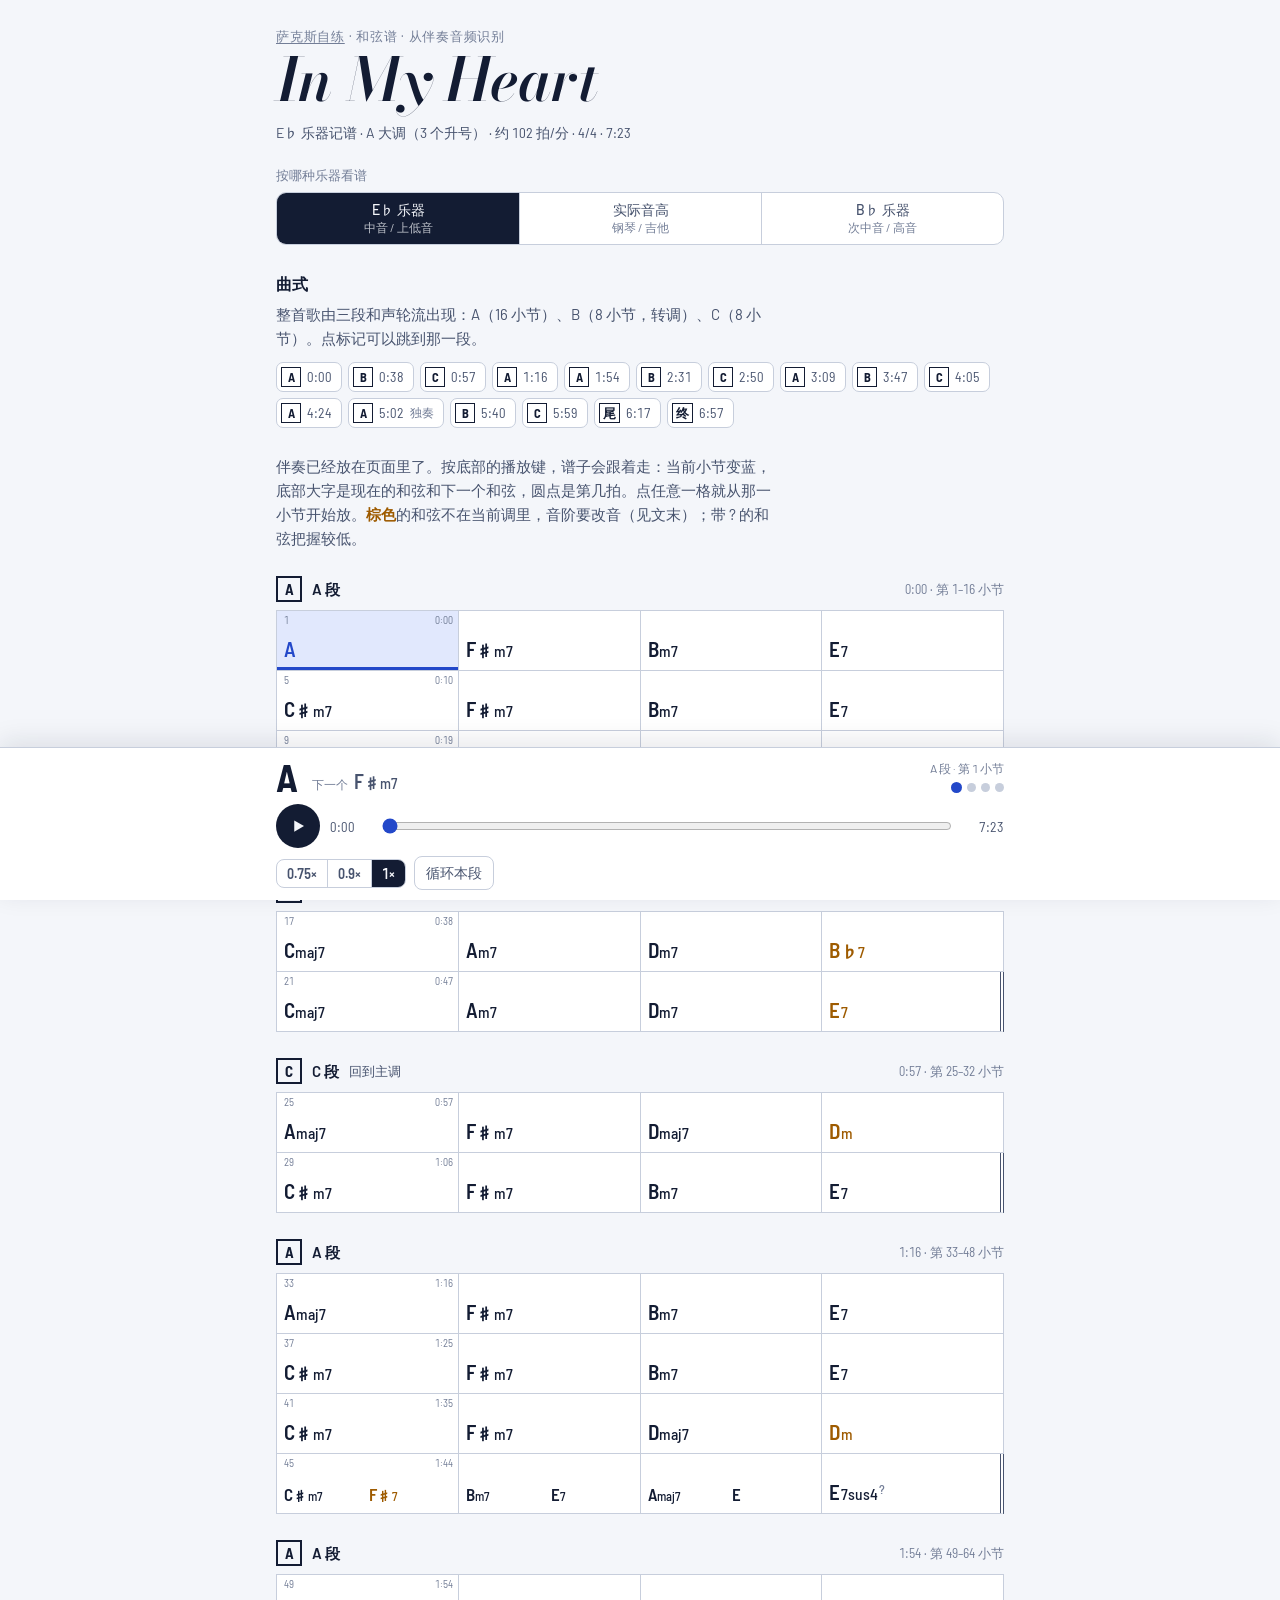
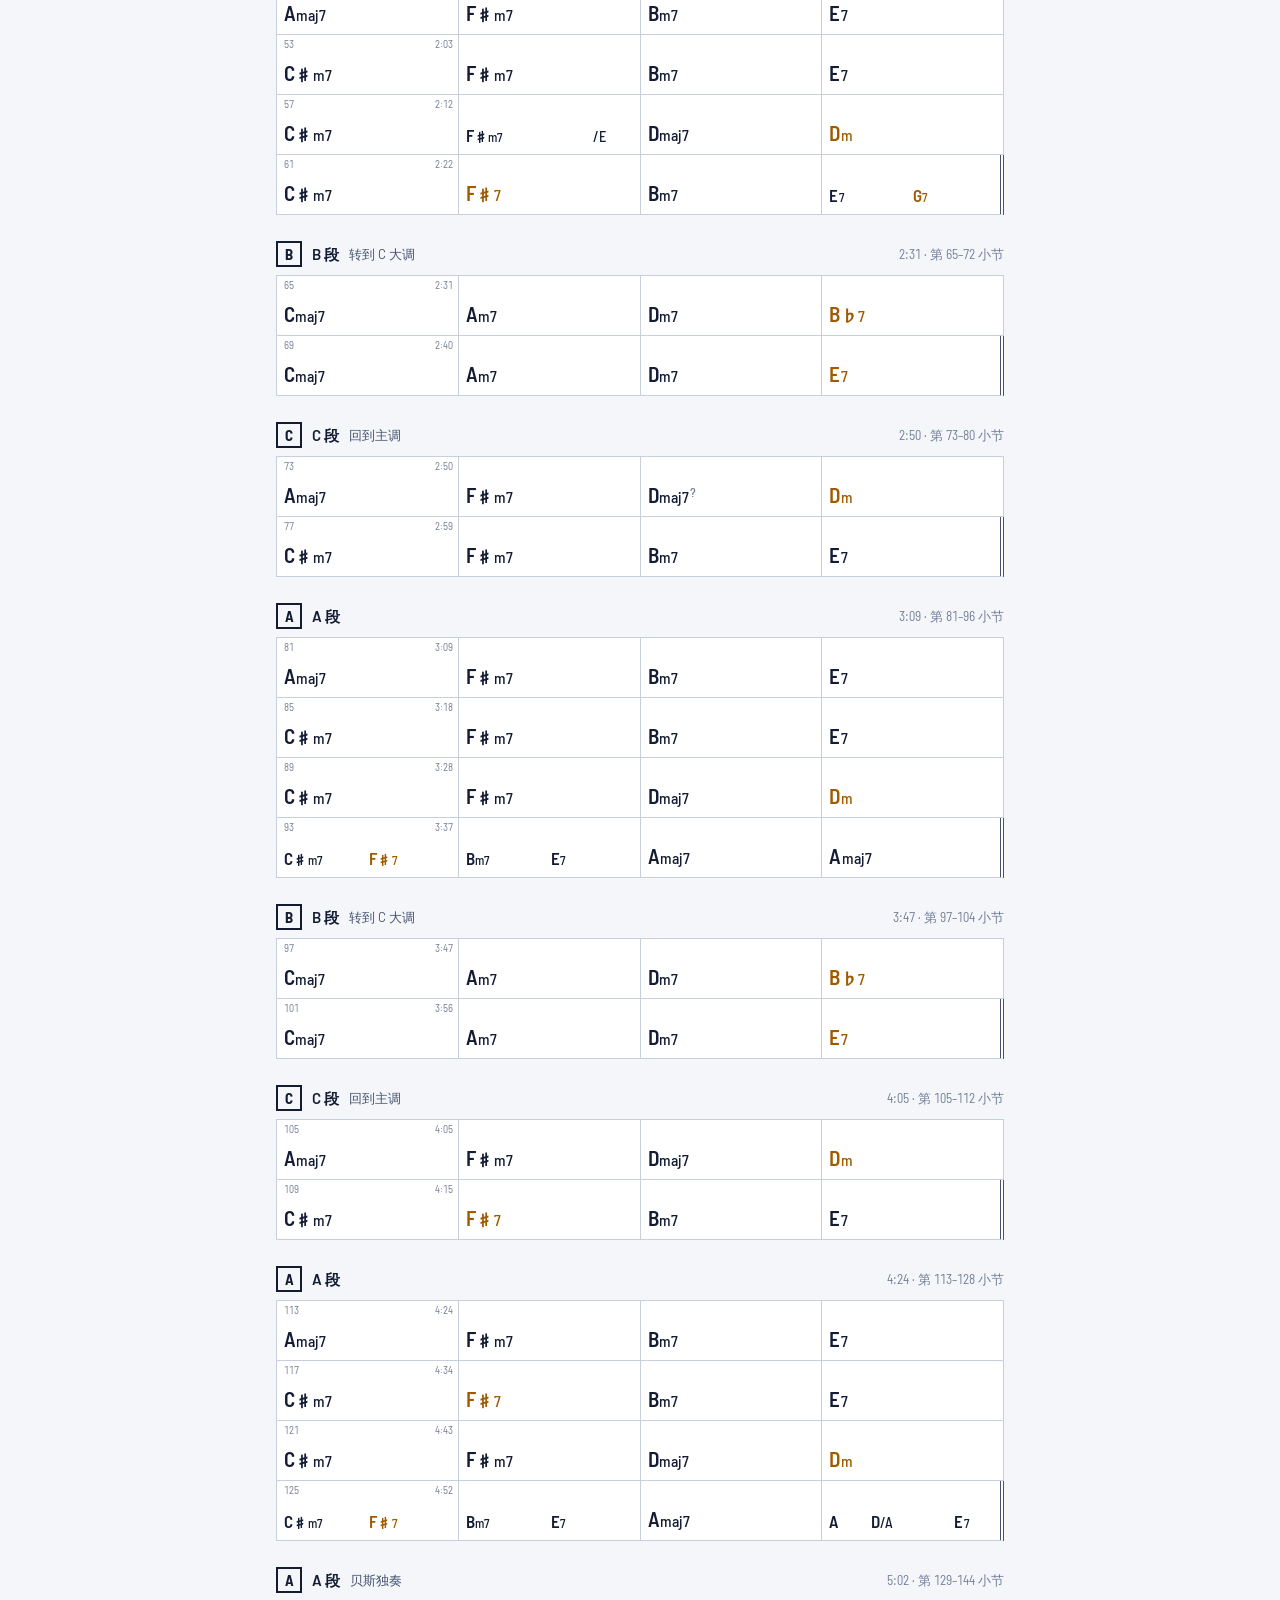
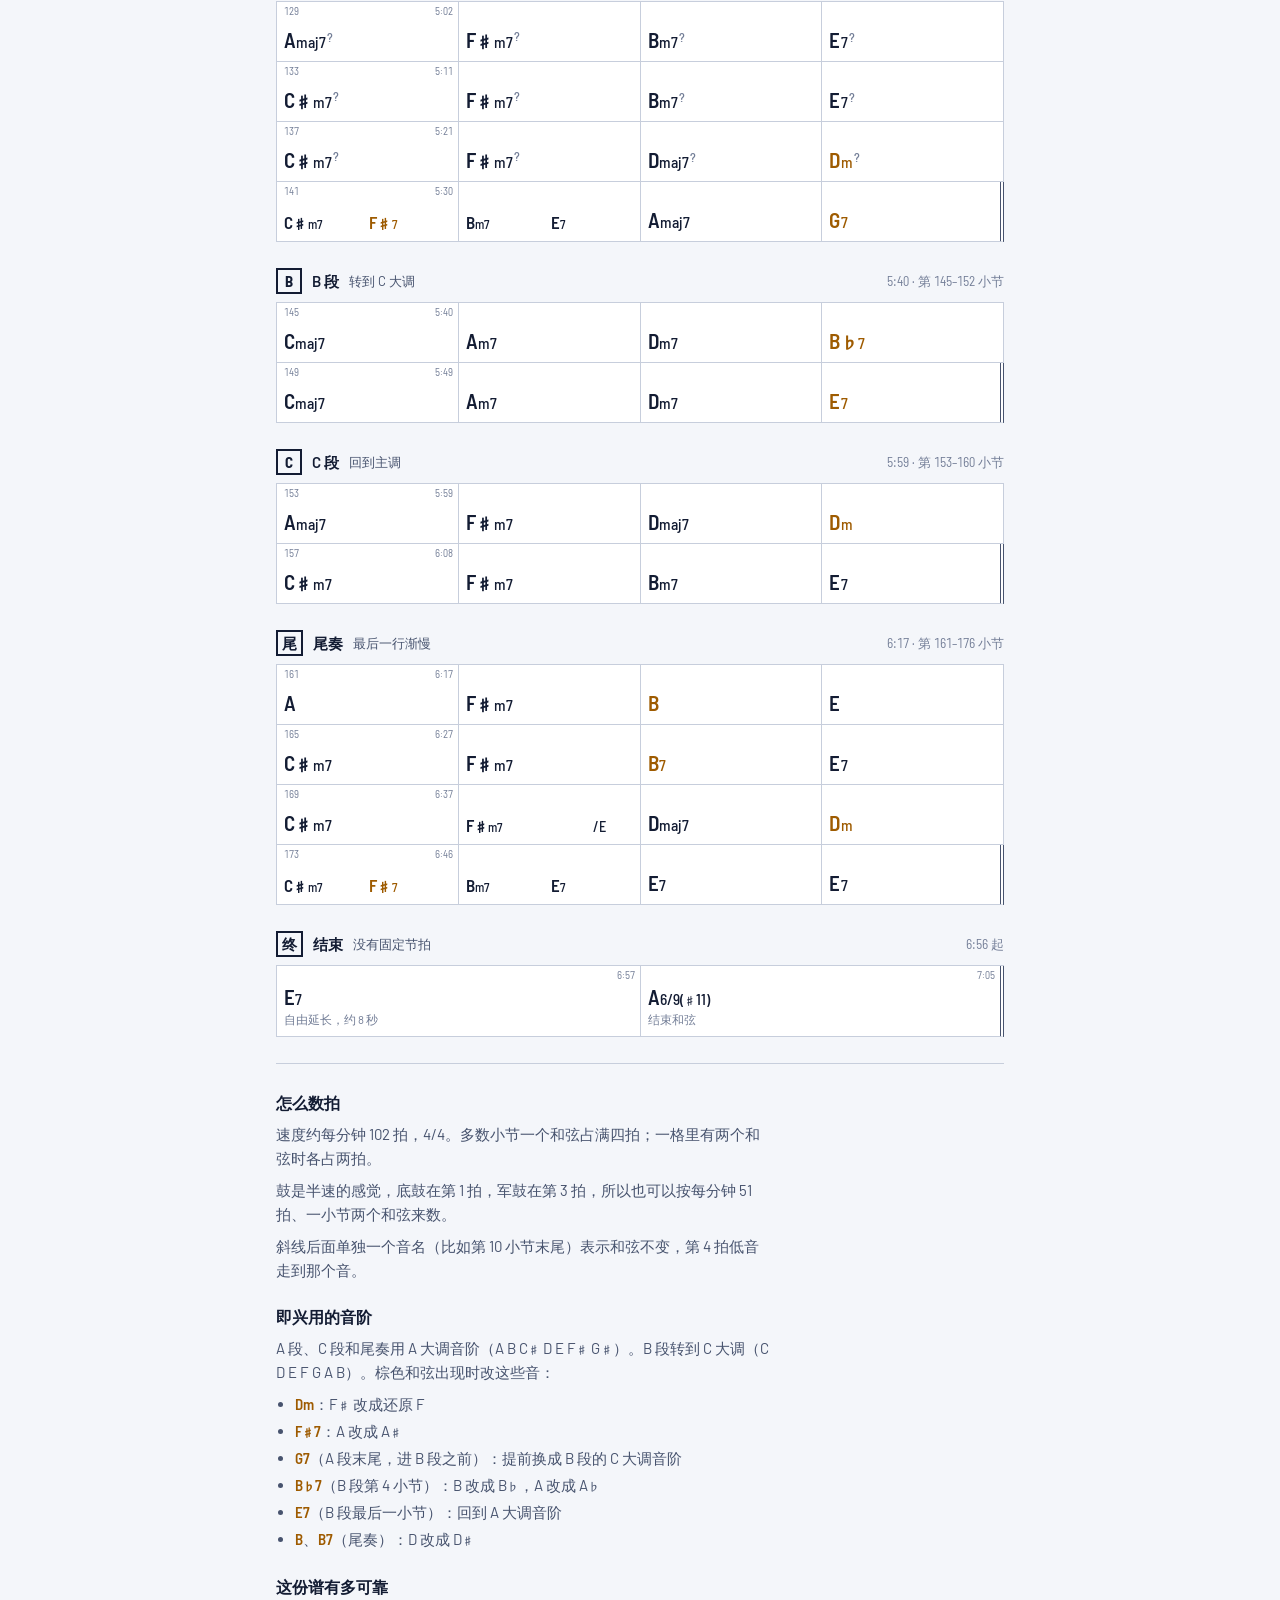
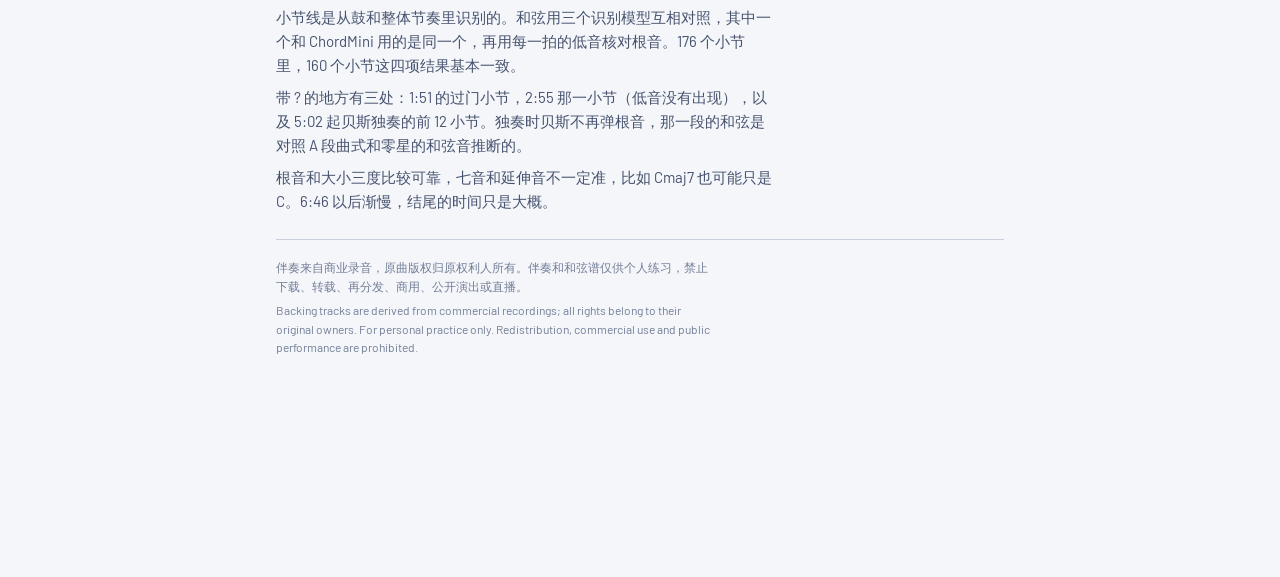
==== commit 12b49fa3: "Add bilingual copyright notice and license Code under tools/ is MIT; everything under songs/ (backin" ====
--- a/songs/in-my-heart/index.html
+++ b/songs/in-my-heart/index.html
@@ -127,6 +127,9 @@
 @media (max-width:339px){.sys{grid-template-columns:repeat(2,minmax(0,1fr))}.bar.wide{grid-column:span 1}}
 @media (prefers-reduced-motion:no-preference){.bar{transition:background-color .12s}}
 .eyebrow a.home{color:inherit;text-decoration:underline;text-underline-offset:2px}.eyebrow a.home:focus-visible{outline:2px solid var(--accent);outline-offset:2px}
+.legal{padding-top:18px;border-top:1px solid var(--rule);font-size:12px;line-height:1.55;color:var(--ink-3)}
+.legal p{margin:0 0 6px;max-width:62ch}
+.legal p:last-child{margin-bottom:0}
 </style>
 <div class="wrap">
 <header>
@@ -182,6 +185,7 @@
 <p>带 ? 的地方有三处：1:51 的过门小节，2:55 那一小节（低音没有出现），以及 5:02 起贝斯独奏的前 12 小节。独奏时贝斯不再弹根音，那一段的和弦是对照 A 段曲式和零星的和弦音推断的。</p>
 <p>根音和大小三度比较可靠，七音和延伸音不一定准，比如 Cmaj7 也可能只是 C。6:46 以后渐慢，结尾的时间只是大概。</p></div>
 </section>
+<footer class="legal"><p>伴奏来自商业录音，原曲版权归原权利人所有。伴奏和和弦谱仅供个人练习，禁止下载、转载、再分发、商用、公开演出或直播。</p><p lang="en">Backing tracks are derived from commercial recordings; all rights belong to their original owners. For personal practice only. Redistribution, commercial use and public performance are prohibited.</p></footer>
 </div>
 <div class="player" id="player"><div class="pl-in"><div class="now-row"><div class="now-ch" id="nowCh"></div><div class="next"><span class="k">下一个</span><span class="nc" id="nextCh"></span></div><div class="pos"><span class="pos-lab" id="posLab"></span><span class="dots" id="dots"><i></i><i></i><i></i><i></i></span></div></div><div class="ctl-row"><button type="button" class="play" id="play" aria-label="播放"><svg viewBox="0 0 24 24" aria-hidden="true"><path id="icon" d="M7 4.5v15l13-7.5z"/></svg></button><span class="tm" id="tCur">0:00</span><input type="range" id="seek" min="0" max="443" step="0.1" value="0" aria-label="播放位置"><span class="tm r" id="tDur">7:23</span></div><div class="opt-row"><div class="spd" role="group" aria-label="播放速度"><button type="button" data-rate="0.75" aria-pressed="false">0.75×</button><button type="button" data-rate="0.9" aria-pressed="false">0.9×</button><button type="button" data-rate="1" aria-pressed="true">1×</button></div><button type="button" class="opt" id="loop" aria-pressed="false">循环本段</button><span class="status" id="status"></span></div><div class="err" id="err" hidden><span>伴奏没有加载出来。可以从手机里选伴奏文件，谱子照样跟着走：</span><input type="file" id="pick" accept="audio/*"></div></div></div>
 <audio id="aud" src="backing.mp3" preload="metadata"></audio>
